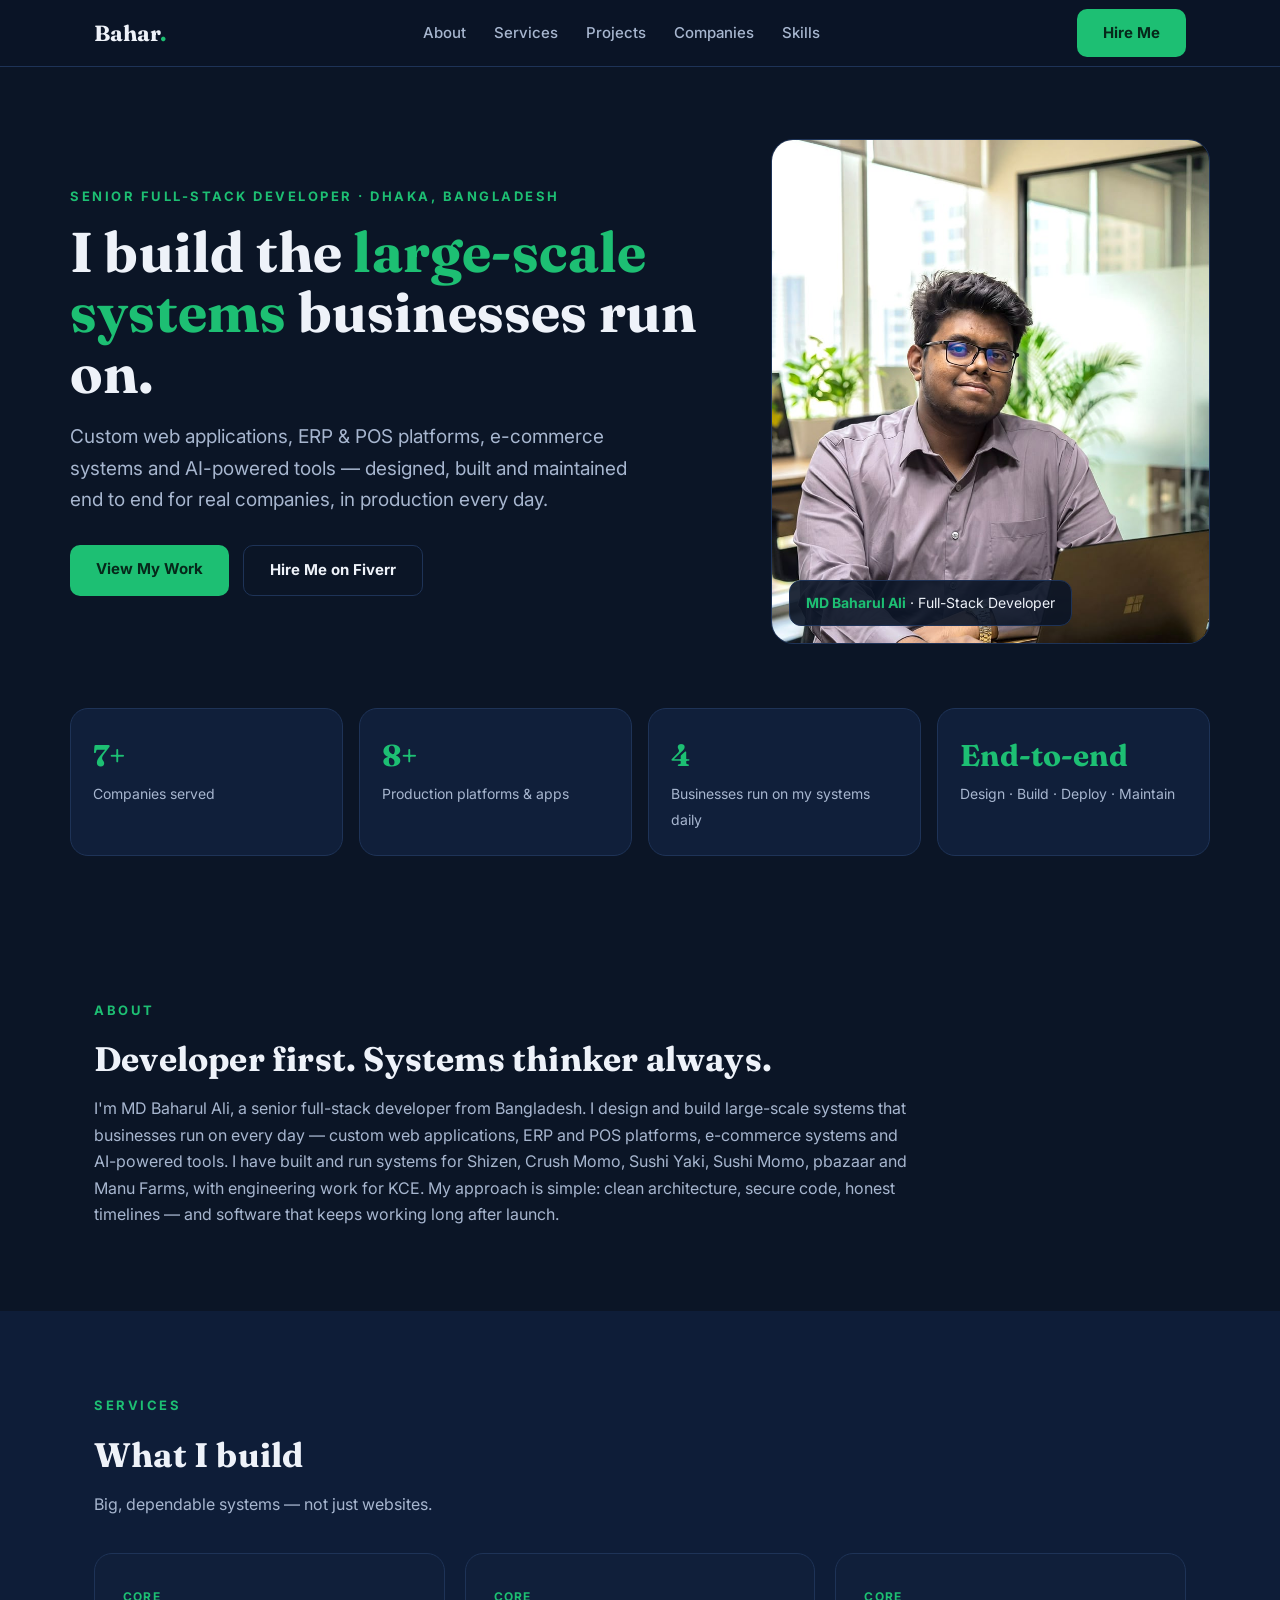
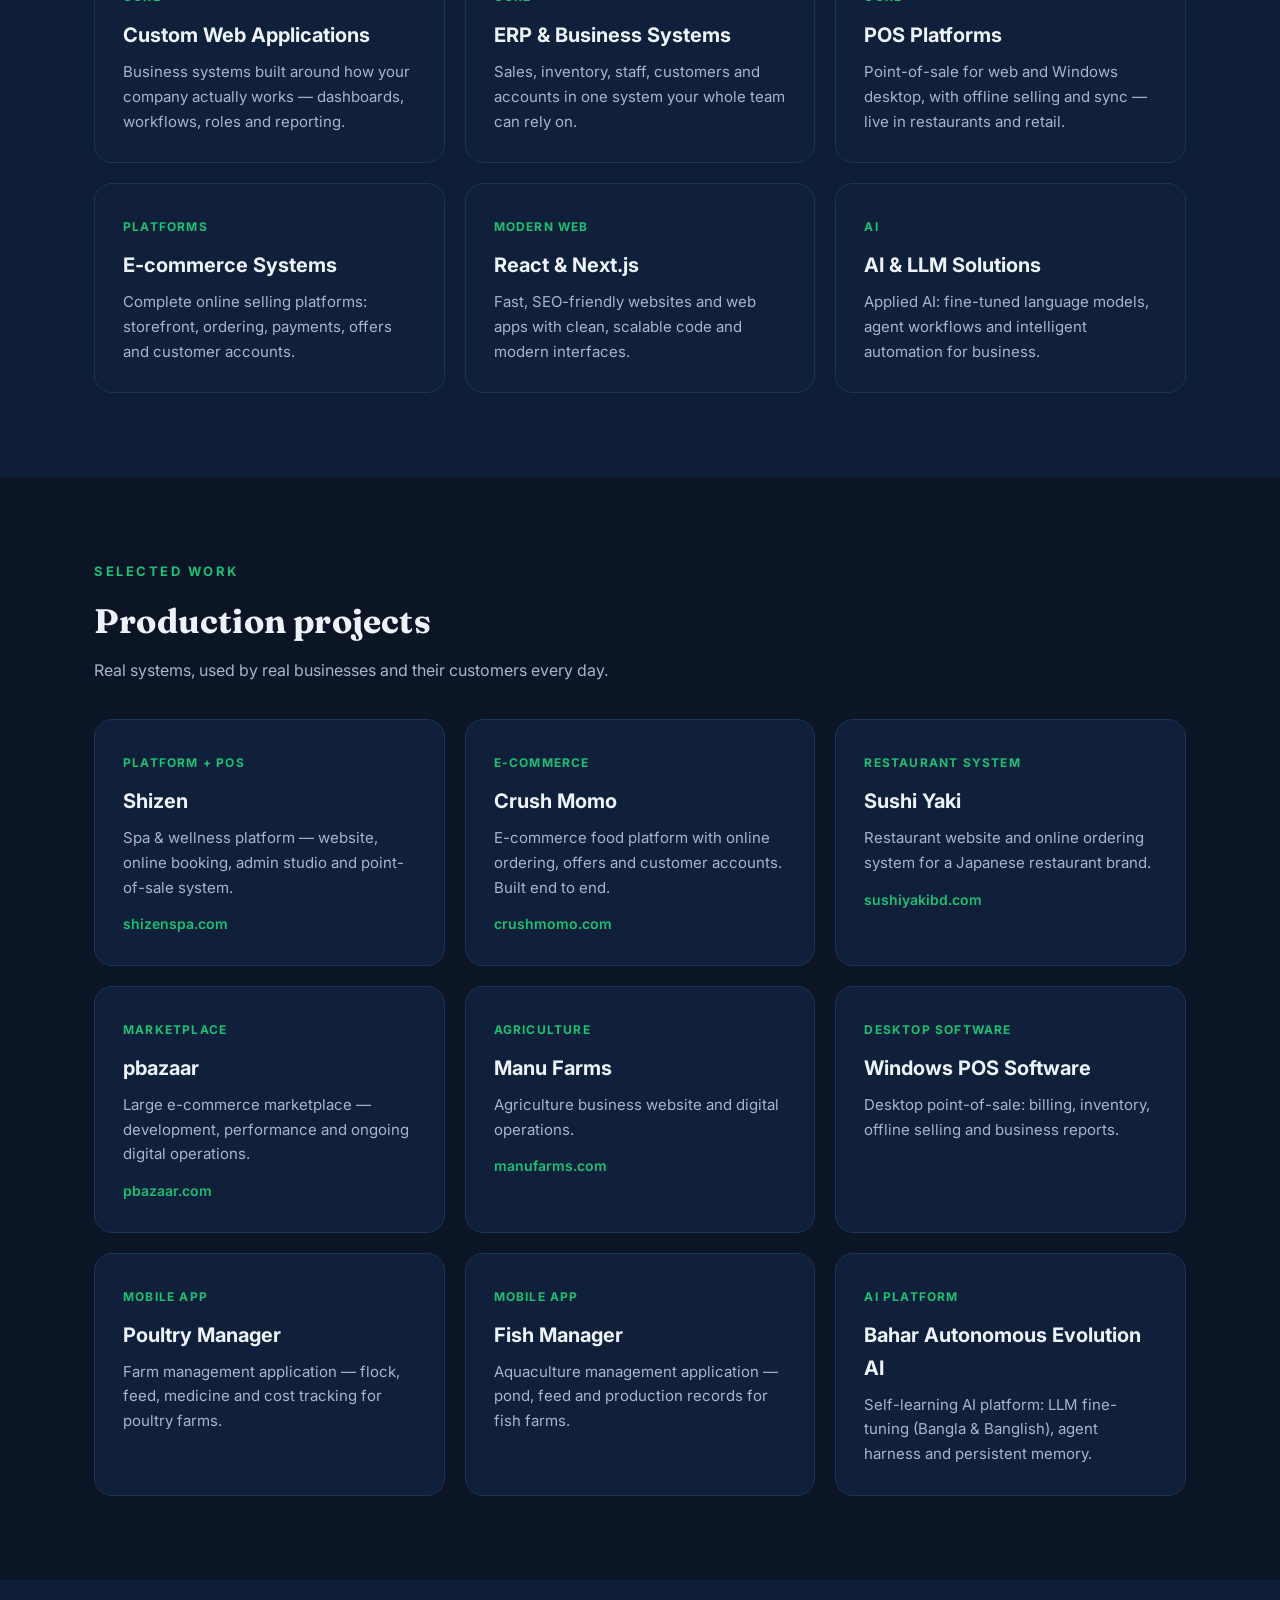
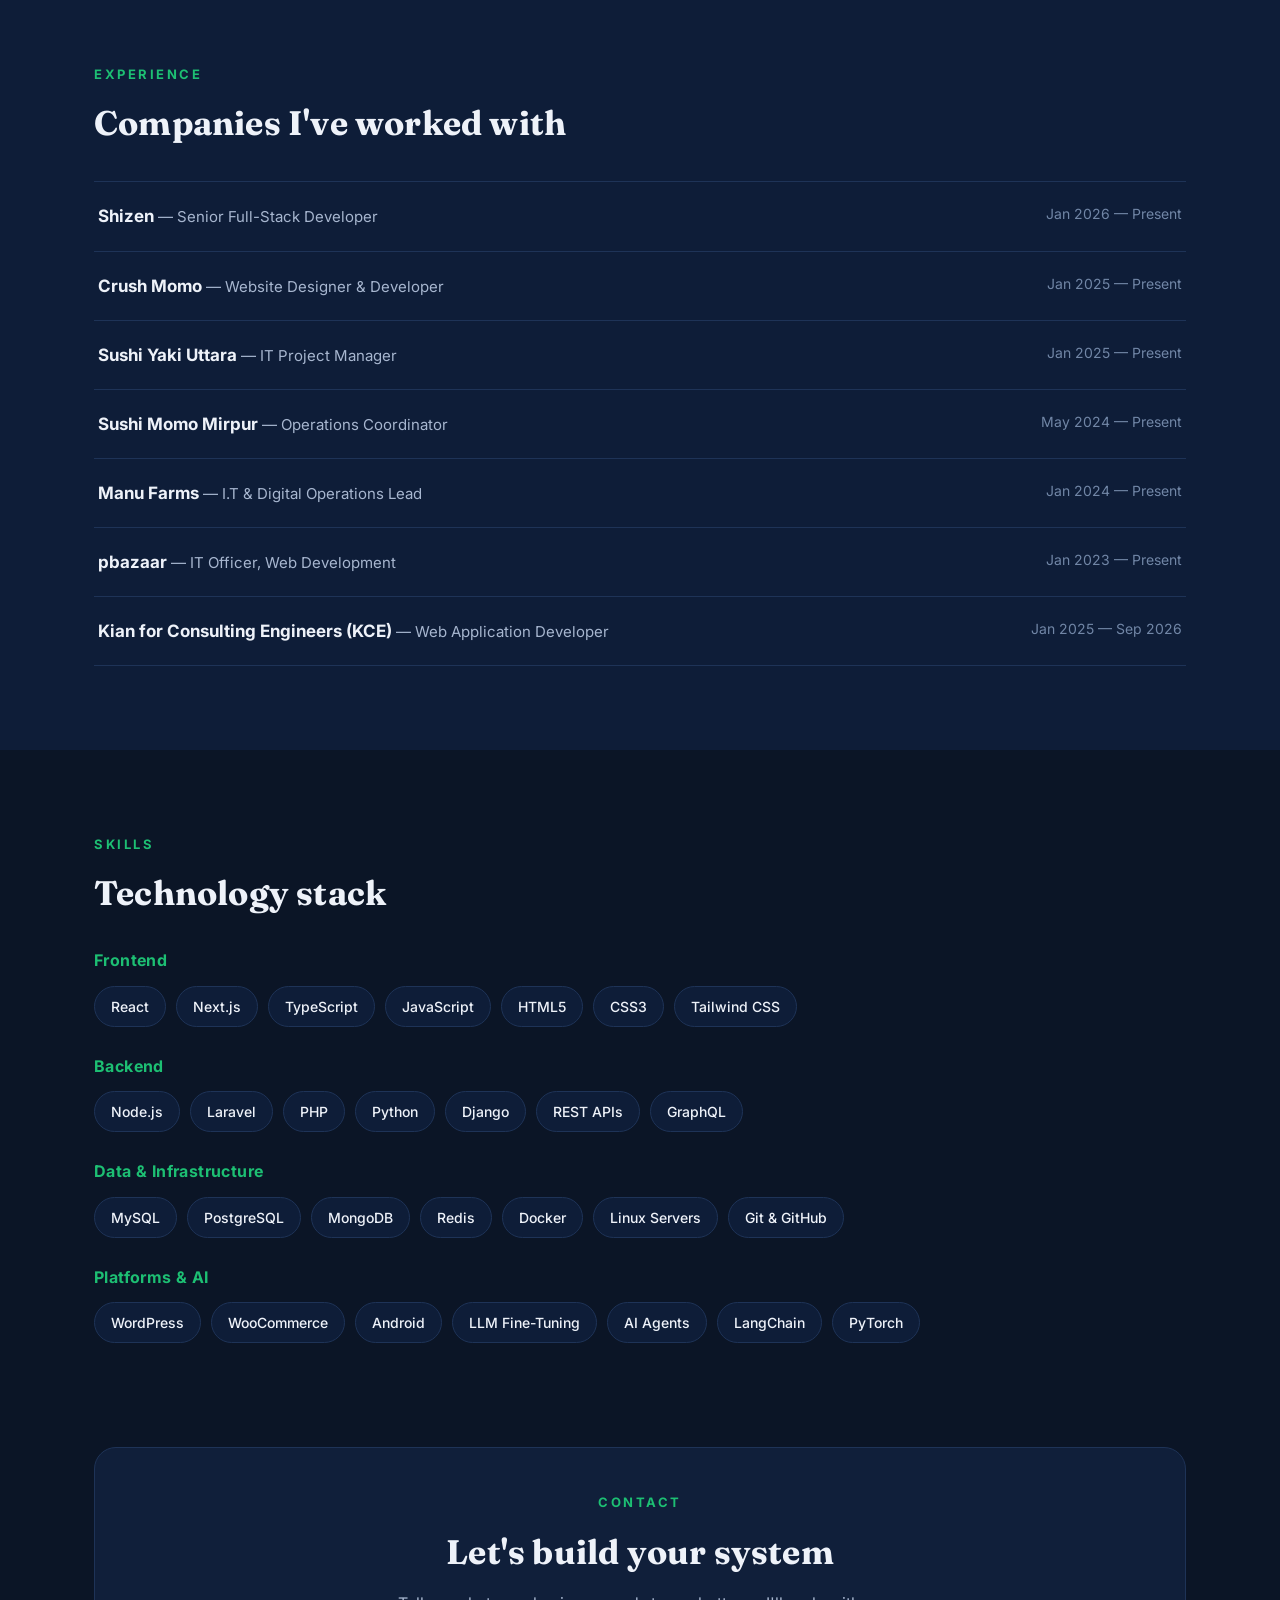
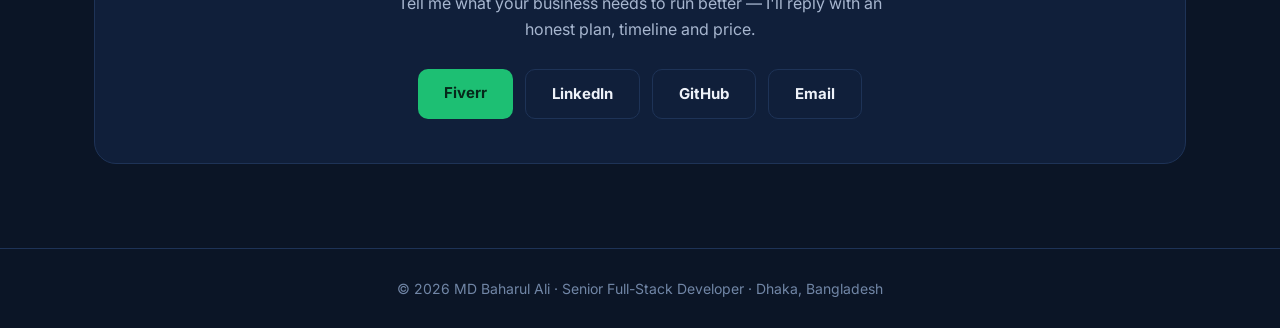
==== index.html @ 9586a49e "Portfolio site: hero, services, projects, companies, skills, contact" ====
<!DOCTYPE html>
<html lang="en">
<head>
<meta charset="UTF-8">
<meta name="viewport" content="width=device-width, initial-scale=1.0">
<title>MD Baharul Ali — Senior Full-Stack Developer</title>
<meta name="description" content="Senior full-stack developer building large-scale web applications, ERP & POS platforms, e-commerce systems and AI-powered tools. Dhaka, Bangladesh.">
<link rel="preconnect" href="https://fonts.googleapis.com">
<link href="https://fonts.googleapis.com/css2?family=Fraunces:opsz,wght@9..144,600;9..144,700&family=Inter:wght@400;500;600;700;800&display=swap" rel="stylesheet">
<style>
  :root{
    --bg:#0b1526; --bg2:#0e1d38; --card:#101f3a; --line:#1e3357;
    --text:#eef2f9; --muted:#a7b6cf; --dim:#7186a6;
    --accent:#1dbf73; --accent-dark:#0f2e21;
    --radius:18px;
  }
  *{margin:0;padding:0;box-sizing:border-box}
  html{scroll-behavior:smooth}
  body{background:var(--bg);color:var(--text);font-family:'Inter',system-ui,sans-serif;line-height:1.65;-webkit-font-smoothing:antialiased}
  a{color:var(--accent);text-decoration:none}
  a:hover{text-decoration:underline}
  .wrap{max-width:1140px;margin:0 auto;padding:0 24px}
  h1,h2{font-family:'Fraunces',Georgia,serif;font-weight:700;letter-spacing:.2px}
  h2{font-size:34px;margin-bottom:8px}
  .kicker{color:var(--accent);font-weight:700;font-size:13px;letter-spacing:2.5px;text-transform:uppercase;margin-bottom:10px}
  .sub{color:var(--muted);max-width:640px}
  section{padding:84px 0}
  /* nav */
  header{position:sticky;top:0;background:rgba(11,21,38,.92);backdrop-filter:blur(8px);border-bottom:1px solid var(--line);z-index:50}
  .nav{display:flex;align-items:center;justify-content:space-between;height:66px}
  .logo{font-family:'Fraunces',serif;font-size:22px;font-weight:700;color:var(--text)}
  .logo span{color:var(--accent)}
  .nav nav{display:flex;gap:28px}
  .nav nav a{color:var(--muted);font-weight:500;font-size:15px}
  .nav nav a:hover{color:var(--text);text-decoration:none}
  .btn{display:inline-block;background:var(--accent);color:#06281a;font-weight:700;padding:12px 26px;border-radius:10px;font-size:15px}
  .btn:hover{text-decoration:none;background:#24d182}
  .btn.ghost{background:transparent;border:1.5px solid var(--line);color:var(--text)}
  .btn.ghost:hover{border-color:var(--accent);color:var(--accent)}
  /* hero */
  .hero{padding:72px 0 60px}
  .hero-grid{display:grid;grid-template-columns:1.25fr .85fr;gap:56px;align-items:center}
  .hero h1{font-size:56px;line-height:1.08;margin:14px 0 18px}
  .hero h1 em{font-style:normal;color:var(--accent)}
  .hero p.lead{font-size:19px;color:var(--muted);max-width:560px;margin-bottom:30px}
  .hero .cta{display:flex;gap:14px;flex-wrap:wrap}
  .photo-frame{position:relative}
  .photo-frame img{width:100%;border-radius:22px;display:block;border:1px solid var(--line);object-fit:cover;aspect-ratio:4/4.6}
  .photo-tag{position:absolute;left:18px;bottom:18px;background:rgba(11,21,38,.9);border:1px solid var(--line);border-radius:12px;padding:10px 16px;font-size:14px}
  .photo-tag b{color:var(--accent)}
  .stats{display:grid;grid-template-columns:repeat(4,1fr);gap:16px;margin-top:64px}
  .stat{background:var(--card);border:1px solid var(--line);border-radius:var(--radius);padding:22px}
  .stat b{display:block;font-size:30px;font-family:'Fraunces',serif;color:var(--accent)}
  .stat span{color:var(--muted);font-size:14px}
  /* cards */
  .grid{display:grid;grid-template-columns:repeat(3,1fr);gap:20px;margin-top:36px}
  .grid.two{grid-template-columns:repeat(2,1fr)}
  .card{background:var(--card);border:1px solid var(--line);border-radius:var(--radius);padding:28px}
  .card h3{font-size:20px;margin-bottom:8px}
  .card p{color:var(--muted);font-size:15px}
  .card .tag{display:inline-block;font-size:12px;font-weight:700;letter-spacing:1.2px;color:var(--accent);text-transform:uppercase;margin-bottom:12px}
  .card a.site{font-weight:600;font-size:14px}
  /* companies */
  .company{display:flex;justify-content:space-between;gap:20px;padding:20px 4px;border-bottom:1px solid var(--line);flex-wrap:wrap}
  .company:first-child{border-top:1px solid var(--line)}
  .company b{font-size:17px}
  .company .role{color:var(--muted);font-size:15px}
  .company .when{color:var(--dim);font-size:14px;white-space:nowrap}
  /* skills */
  .skill-group{margin-top:26px}
  .skill-group h3{font-size:16px;color:var(--accent);margin-bottom:12px;letter-spacing:.4px}
  .chips{display:flex;flex-wrap:wrap;gap:10px}
  .chip{border:1px solid var(--line);background:var(--bg2);padding:8px 16px;border-radius:999px;font-size:14px;font-weight:500}
  /* contact */
  .contact-box{background:var(--card);border:1px solid var(--line);border-radius:22px;padding:44px;text-align:center}
  .contact-box p{color:var(--muted);max-width:520px;margin:10px auto 26px}
  .links{display:flex;gap:12px;justify-content:center;flex-wrap:wrap}
  footer{border-top:1px solid var(--line);padding:28px 0;color:var(--dim);font-size:14px;text-align:center}
  @media (max-width:900px){
    .hero-grid{grid-template-columns:1fr}
    .hero h1{font-size:42px}
    .grid,.grid.two{grid-template-columns:1fr}
    .stats{grid-template-columns:repeat(2,1fr)}
    .nav nav{display:none}
    section{padding:60px 0}
  }
</style>
</head>
<body>

<header>
  <div class="wrap nav">
    <div class="logo">Bahar<span>.</span></div>
    <nav>
      <a href="#about">About</a>
      <a href="#services">Services</a>
      <a href="#projects">Projects</a>
      <a href="#companies">Companies</a>
      <a href="#skills">Skills</a>
    </nav>
    <a class="btn" href="#contact">Hire Me</a>
  </div>
</header>

<div class="wrap hero">
  <div class="hero-grid">
    <div>
      <div class="kicker">Senior Full-Stack Developer · Dhaka, Bangladesh</div>
      <h1>I build the <em>large-scale systems</em> businesses run on.</h1>
      <p class="lead">Custom web applications, ERP &amp; POS platforms, e-commerce systems and AI-powered tools — designed, built and maintained end to end for real companies, in production every day.</p>
      <div class="cta">
        <a class="btn" href="#projects">View My Work</a>
        <a class="btn ghost" href="https://www.fiverr.com/md_baharul_ali" target="_blank" rel="noopener">Hire Me on Fiverr</a>
      </div>
    </div>
    <div class="photo-frame">
      <img src="assets/profile.jpg" alt="MD Baharul Ali at work">
      <div class="photo-tag"><b>MD Baharul Ali</b> · Full-Stack Developer</div>
    </div>
  </div>
  <div class="stats">
    <div class="stat"><b>7+</b><span>Companies served</span></div>
    <div class="stat"><b>8+</b><span>Production platforms &amp; apps</span></div>
    <div class="stat"><b>4</b><span>Businesses run on my systems daily</span></div>
    <div class="stat"><b>End-to-end</b><span>Design · Build · Deploy · Maintain</span></div>
  </div>
</div>

<section id="about">
  <div class="wrap">
    <div class="kicker">About</div>
    <h2>Developer first. Systems thinker always.</h2>
    <p class="sub" style="max-width:820px">I'm MD Baharul Ali, a senior full-stack developer from Bangladesh. I design and build large-scale systems that businesses run on every day — custom web applications, ERP and POS platforms, e-commerce systems and AI-powered tools. I have built and run systems for Shizen, Crush Momo, Sushi Yaki, Sushi Momo, pbazaar and Manu Farms, with engineering work for KCE. My approach is simple: clean architecture, secure code, honest timelines — and software that keeps working long after launch.</p>
  </div>
</section>

<section id="services" style="background:var(--bg2)">
  <div class="wrap">
    <div class="kicker">Services</div>
    <h2>What I build</h2>
    <p class="sub">Big, dependable systems — not just websites.</p>
    <div class="grid">
      <div class="card"><span class="tag">Core</span><h3>Custom Web Applications</h3><p>Business systems built around how your company actually works — dashboards, workflows, roles and reporting.</p></div>
      <div class="card"><span class="tag">Core</span><h3>ERP &amp; Business Systems</h3><p>Sales, inventory, staff, customers and accounts in one system your whole team can rely on.</p></div>
      <div class="card"><span class="tag">Core</span><h3>POS Platforms</h3><p>Point-of-sale for web and Windows desktop, with offline selling and sync — live in restaurants and retail.</p></div>
      <div class="card"><span class="tag">Platforms</span><h3>E-commerce Systems</h3><p>Complete online selling platforms: storefront, ordering, payments, offers and customer accounts.</p></div>
      <div class="card"><span class="tag">Modern Web</span><h3>React &amp; Next.js</h3><p>Fast, SEO-friendly websites and web apps with clean, scalable code and modern interfaces.</p></div>
      <div class="card"><span class="tag">AI</span><h3>AI &amp; LLM Solutions</h3><p>Applied AI: fine-tuned language models, agent workflows and intelligent automation for business.</p></div>
    </div>
  </div>
</section>

<section id="projects">
  <div class="wrap">
    <div class="kicker">Selected Work</div>
    <h2>Production projects</h2>
    <p class="sub">Real systems, used by real businesses and their customers every day.</p>
    <div class="grid">
      <div class="card"><span class="tag">Platform + POS</span><h3>Shizen</h3><p>Spa &amp; wellness platform — website, online booking, admin studio and point-of-sale system.</p><p style="margin-top:12px"><a class="site" href="https://shizenspa.com" target="_blank" rel="noopener">shizenspa.com</a></p></div>
      <div class="card"><span class="tag">E-commerce</span><h3>Crush Momo</h3><p>E-commerce food platform with online ordering, offers and customer accounts. Built end to end.</p><p style="margin-top:12px"><a class="site" href="https://crushmomo.com" target="_blank" rel="noopener">crushmomo.com</a></p></div>
      <div class="card"><span class="tag">Restaurant System</span><h3>Sushi Yaki</h3><p>Restaurant website and online ordering system for a Japanese restaurant brand.</p><p style="margin-top:12px"><a class="site" href="https://sushiyakibd.com" target="_blank" rel="noopener">sushiyakibd.com</a></p></div>
      <div class="card"><span class="tag">Marketplace</span><h3>pbazaar</h3><p>Large e-commerce marketplace — development, performance and ongoing digital operations.</p><p style="margin-top:12px"><a class="site" href="https://pbazaar.com" target="_blank" rel="noopener">pbazaar.com</a></p></div>
      <div class="card"><span class="tag">Agriculture</span><h3>Manu Farms</h3><p>Agriculture business website and digital operations.</p><p style="margin-top:12px"><a class="site" href="https://manufarms.com" target="_blank" rel="noopener">manufarms.com</a></p></div>
      <div class="card"><span class="tag">Desktop Software</span><h3>Windows POS Software</h3><p>Desktop point-of-sale: billing, inventory, offline selling and business reports.</p></div>
      <div class="card"><span class="tag">Mobile App</span><h3>Poultry Manager</h3><p>Farm management application — flock, feed, medicine and cost tracking for poultry farms.</p></div>
      <div class="card"><span class="tag">Mobile App</span><h3>Fish Manager</h3><p>Aquaculture management application — pond, feed and production records for fish farms.</p></div>
      <div class="card"><span class="tag">AI Platform</span><h3>Bahar Autonomous Evolution AI</h3><p>Self-learning AI platform: LLM fine-tuning (Bangla &amp; Banglish), agent harness and persistent memory.</p></div>
    </div>
  </div>
</section>

<section id="companies" style="background:var(--bg2)">
  <div class="wrap">
    <div class="kicker">Experience</div>
    <h2>Companies I've worked with</h2>
    <div style="margin-top:30px">
      <div class="company"><div><b>Shizen</b> <span class="role">— Senior Full-Stack Developer</span></div><span class="when">Jan 2026 — Present</span></div>
      <div class="company"><div><b>Crush Momo</b> <span class="role">— Website Designer &amp; Developer</span></div><span class="when">Jan 2025 — Present</span></div>
      <div class="company"><div><b>Sushi Yaki Uttara</b> <span class="role">— IT Project Manager</span></div><span class="when">Jan 2025 — Present</span></div>
      <div class="company"><div><b>Sushi Momo Mirpur</b> <span class="role">— Operations Coordinator</span></div><span class="when">May 2024 — Present</span></div>
      <div class="company"><div><b>Manu Farms</b> <span class="role">— I.T &amp; Digital Operations Lead</span></div><span class="when">Jan 2024 — Present</span></div>
      <div class="company"><div><b>pbazaar</b> <span class="role">— IT Officer, Web Development</span></div><span class="when">Jan 2023 — Present</span></div>
      <div class="company"><div><b>Kian for Consulting Engineers (KCE)</b> <span class="role">— Web Application Developer</span></div><span class="when">Jan 2025 — Sep 2026</span></div>
    </div>
  </div>
</section>

<section id="skills">
  <div class="wrap">
    <div class="kicker">Skills</div>
    <h2>Technology stack</h2>
    <div class="skill-group"><h3>Frontend</h3><div class="chips"><span class="chip">React</span><span class="chip">Next.js</span><span class="chip">TypeScript</span><span class="chip">JavaScript</span><span class="chip">HTML5</span><span class="chip">CSS3</span><span class="chip">Tailwind CSS</span></div></div>
    <div class="skill-group"><h3>Backend</h3><div class="chips"><span class="chip">Node.js</span><span class="chip">Laravel</span><span class="chip">PHP</span><span class="chip">Python</span><span class="chip">Django</span><span class="chip">REST APIs</span><span class="chip">GraphQL</span></div></div>
    <div class="skill-group"><h3>Data &amp; Infrastructure</h3><div class="chips"><span class="chip">MySQL</span><span class="chip">PostgreSQL</span><span class="chip">MongoDB</span><span class="chip">Redis</span><span class="chip">Docker</span><span class="chip">Linux Servers</span><span class="chip">Git &amp; GitHub</span></div></div>
    <div class="skill-group"><h3>Platforms &amp; AI</h3><div class="chips"><span class="chip">WordPress</span><span class="chip">WooCommerce</span><span class="chip">Android</span><span class="chip">LLM Fine-Tuning</span><span class="chip">AI Agents</span><span class="chip">LangChain</span><span class="chip">PyTorch</span></div></div>
  </div>
</section>

<section id="contact" style="padding-top:20px">
  <div class="wrap">
    <div class="contact-box">
      <div class="kicker">Contact</div>
      <h2>Let's build your system</h2>
      <p>Tell me what your business needs to run better — I'll reply with an honest plan, timeline and price.</p>
      <div class="links">
        <a class="btn" href="https://www.fiverr.com/md_baharul_ali" target="_blank" rel="noopener">Fiverr</a>
        <a class="btn ghost" href="https://www.linkedin.com/in/md-baharul-ali-831b712b6/" target="_blank" rel="noopener">LinkedIn</a>
        <a class="btn ghost" href="https://github.com/mrbahar666" target="_blank" rel="noopener">GitHub</a>
        <a class="btn ghost" href="mailto:baharul.bd.it@gmail.com">Email</a>
      </div>
    </div>
  </div>
</section>

<footer>
  <div class="wrap">© 2026 MD Baharul Ali · Senior Full-Stack Developer · Dhaka, Bangladesh</div>
</footer>

</body>
</html>
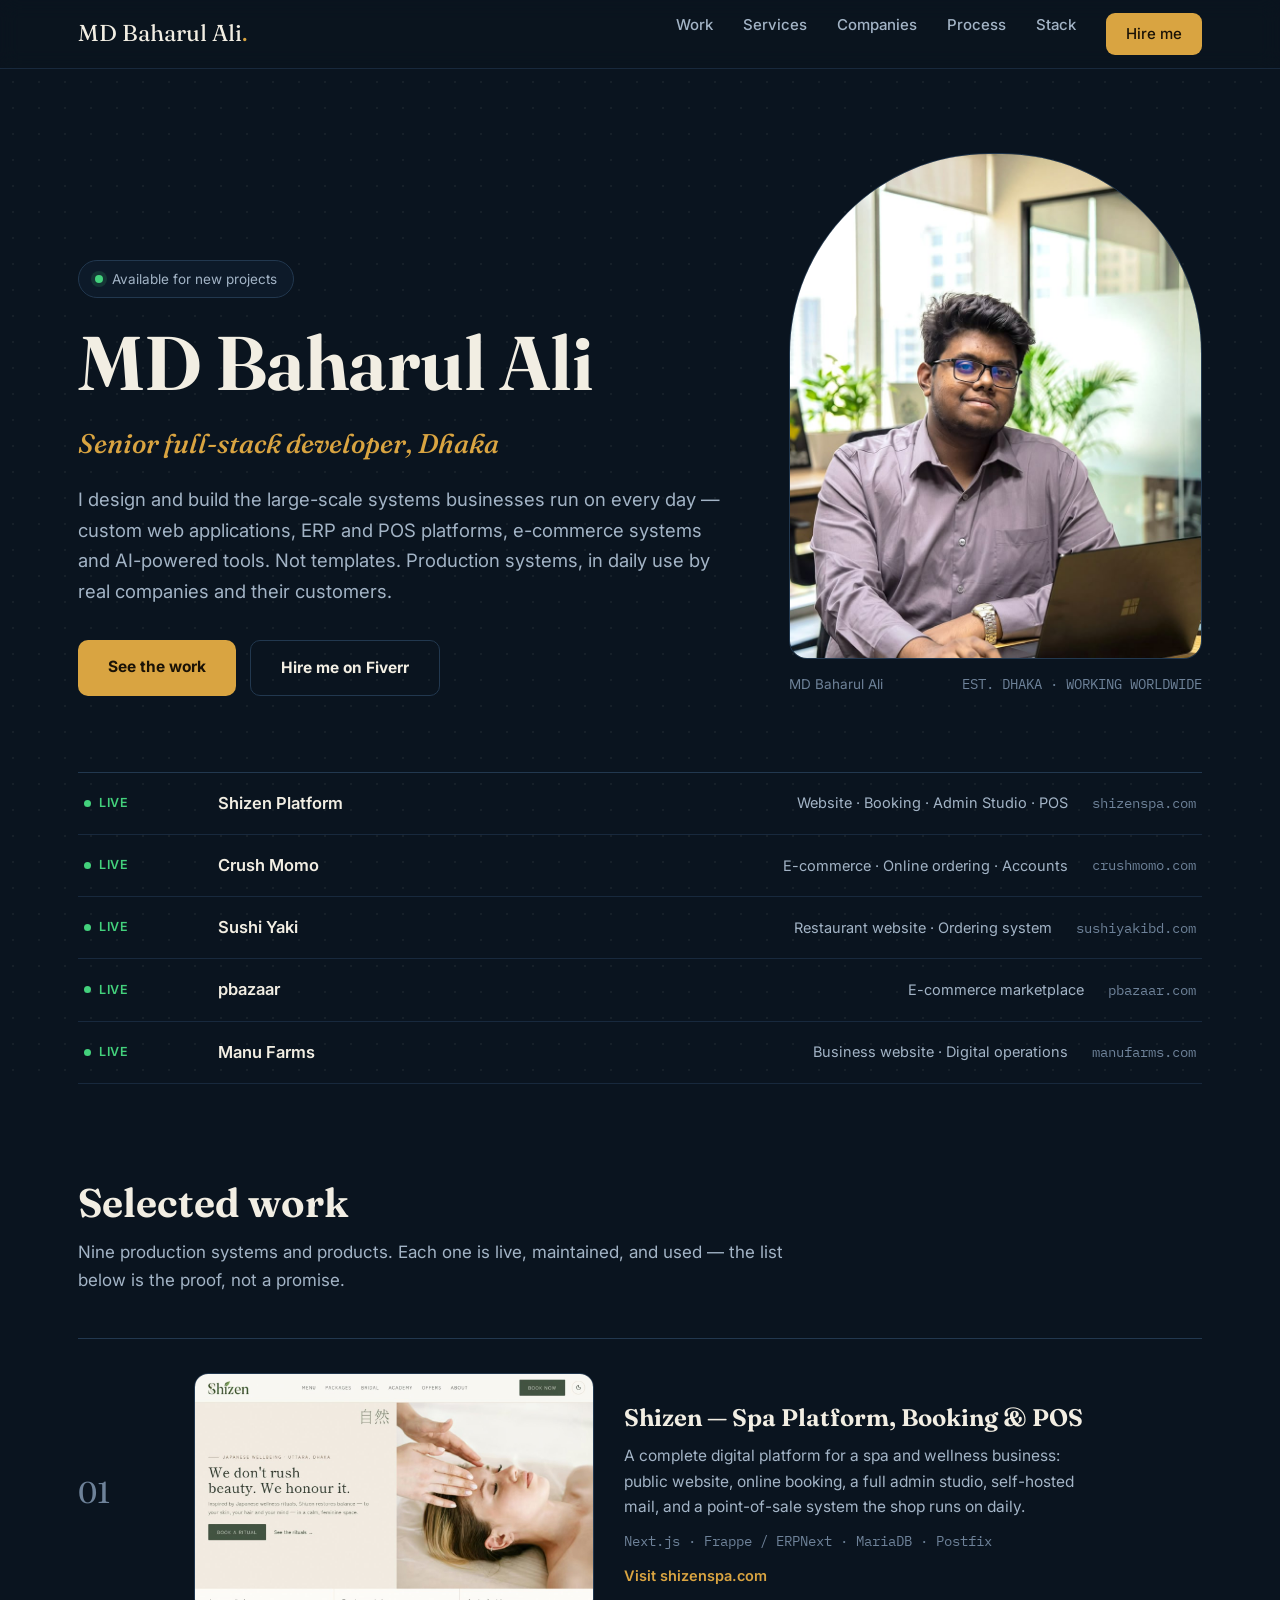
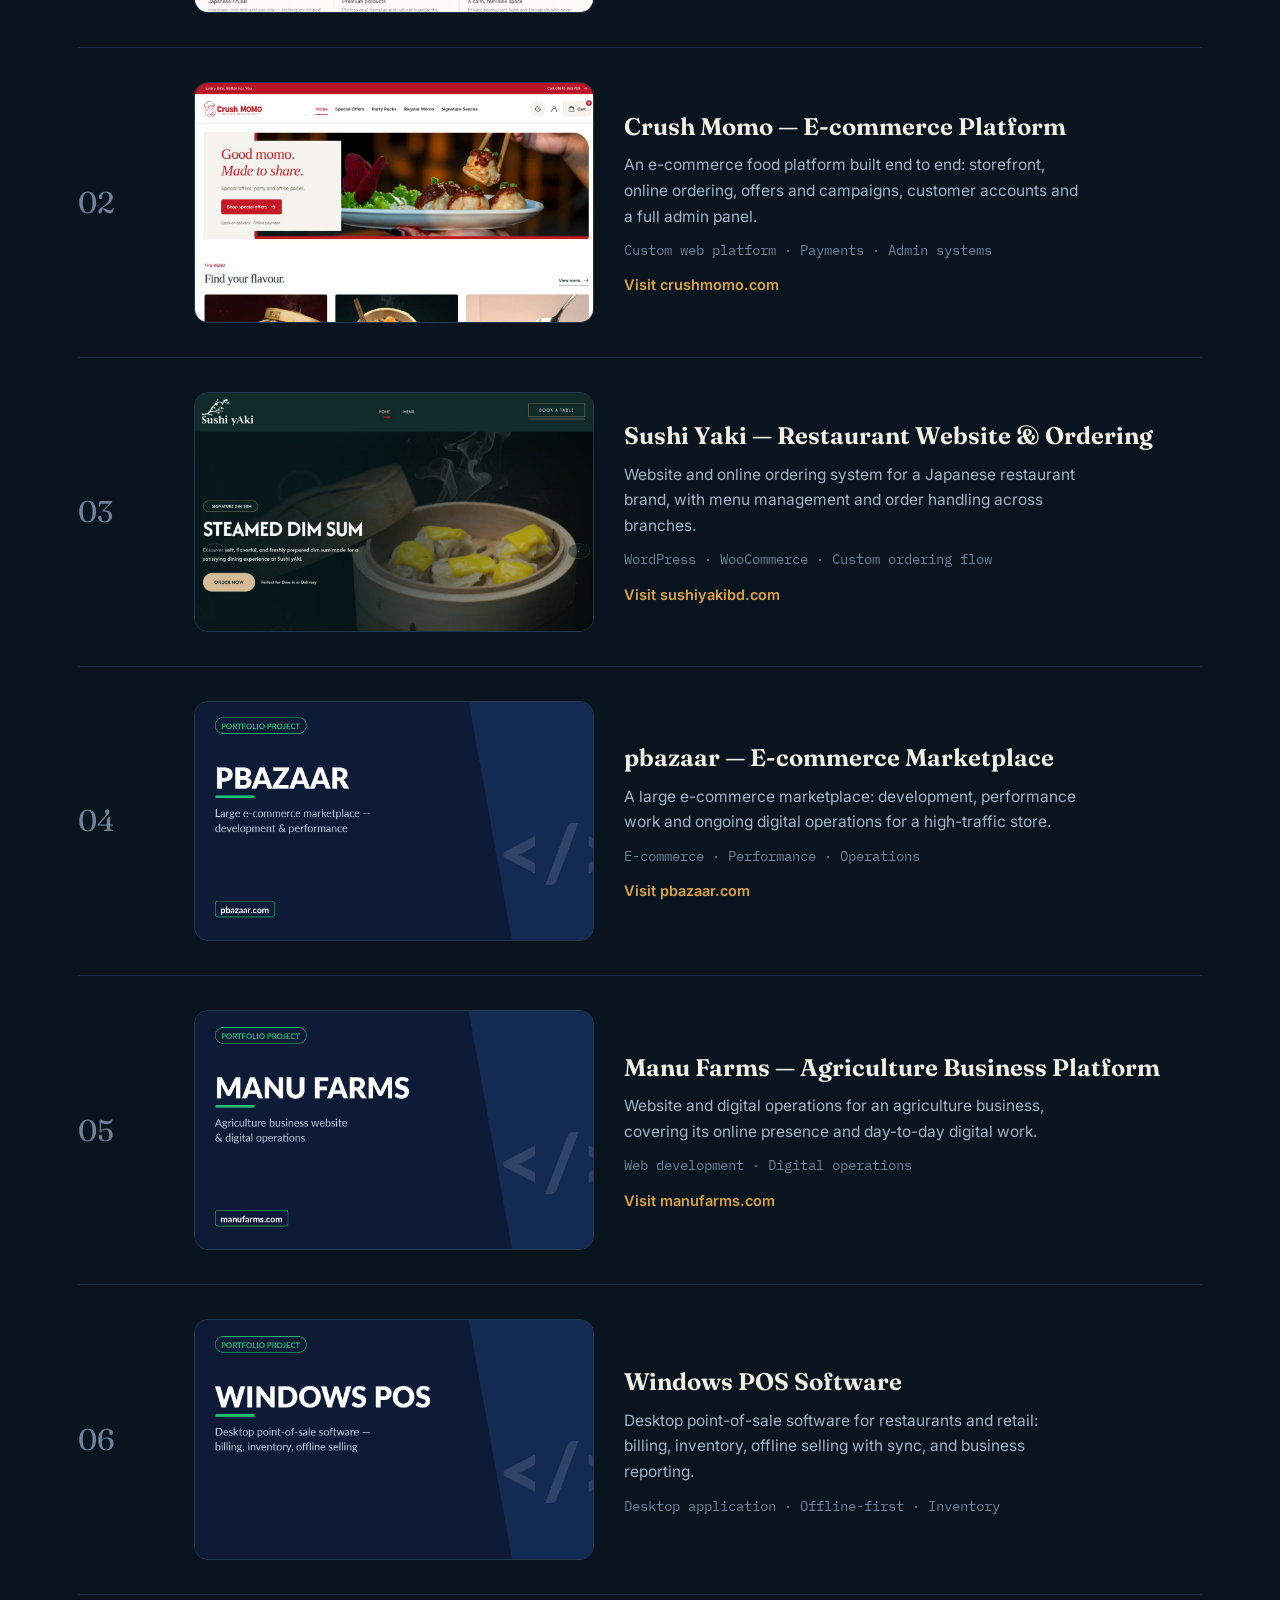
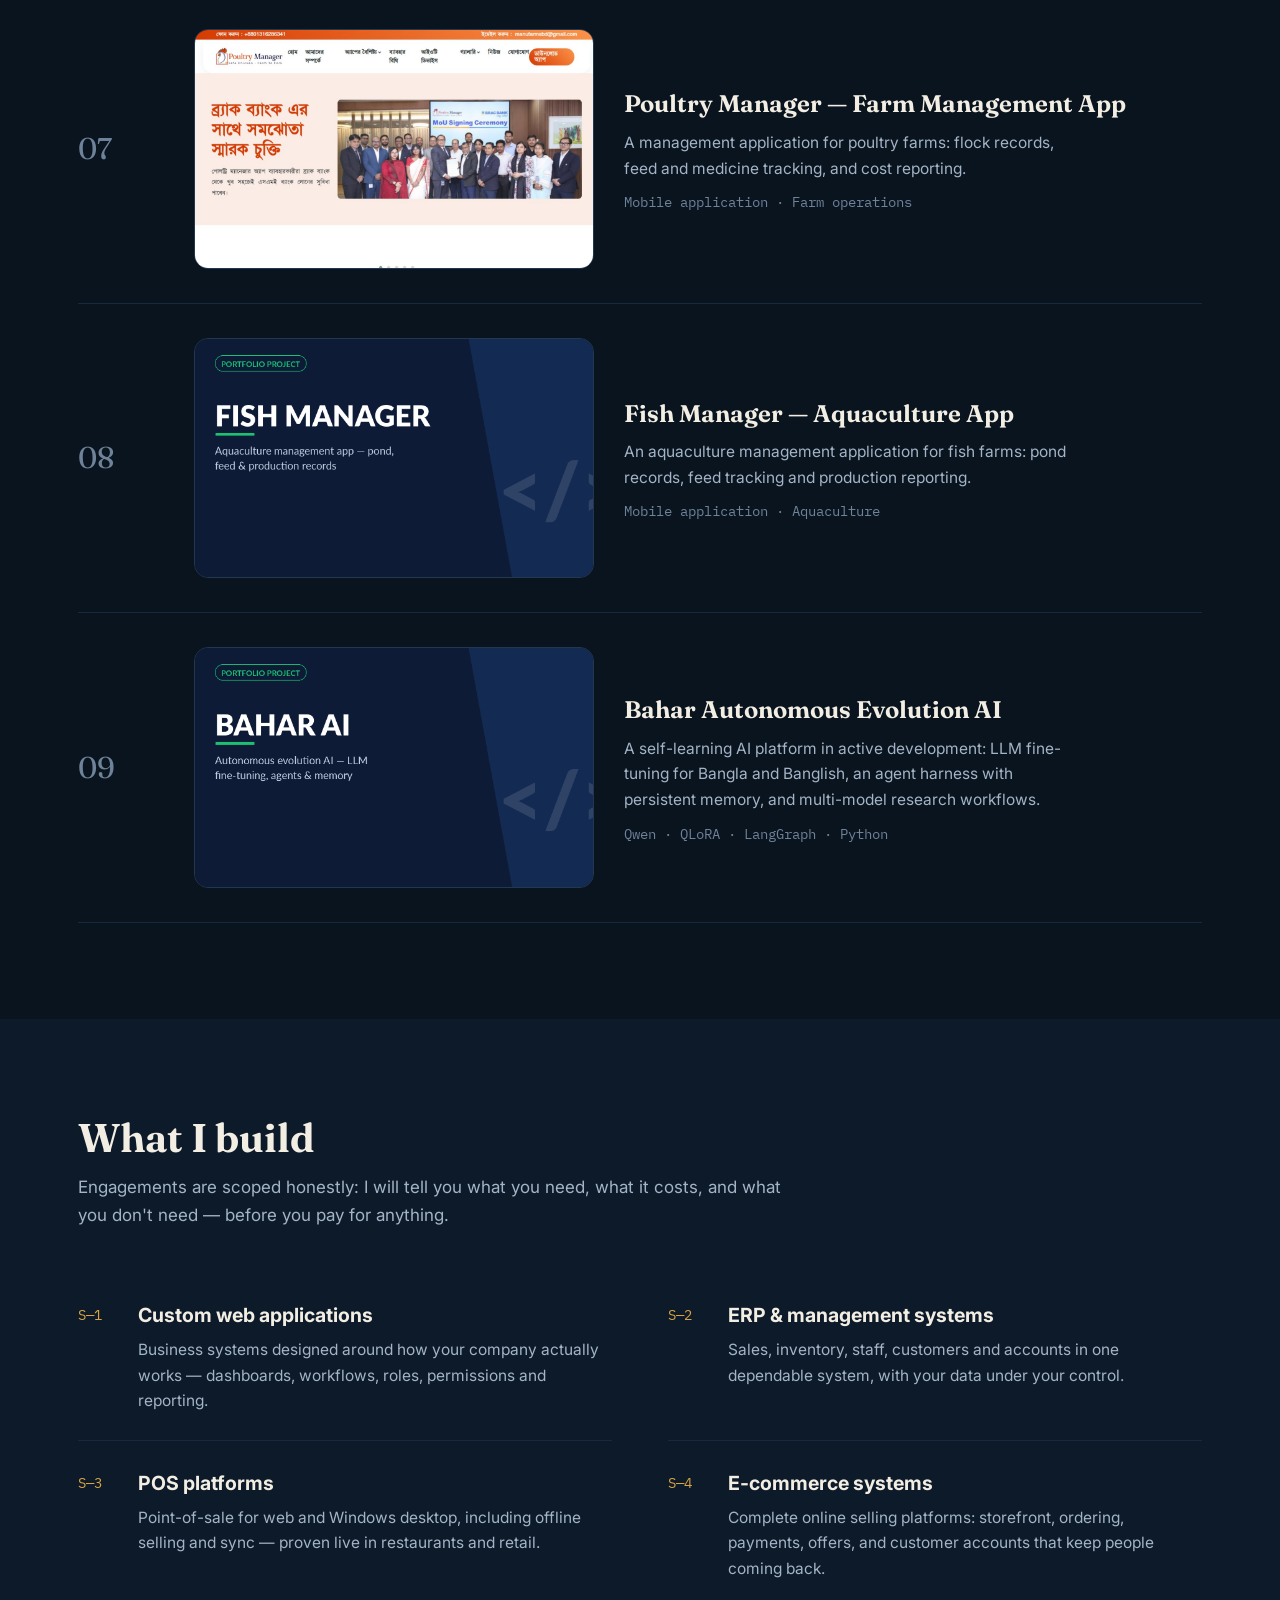
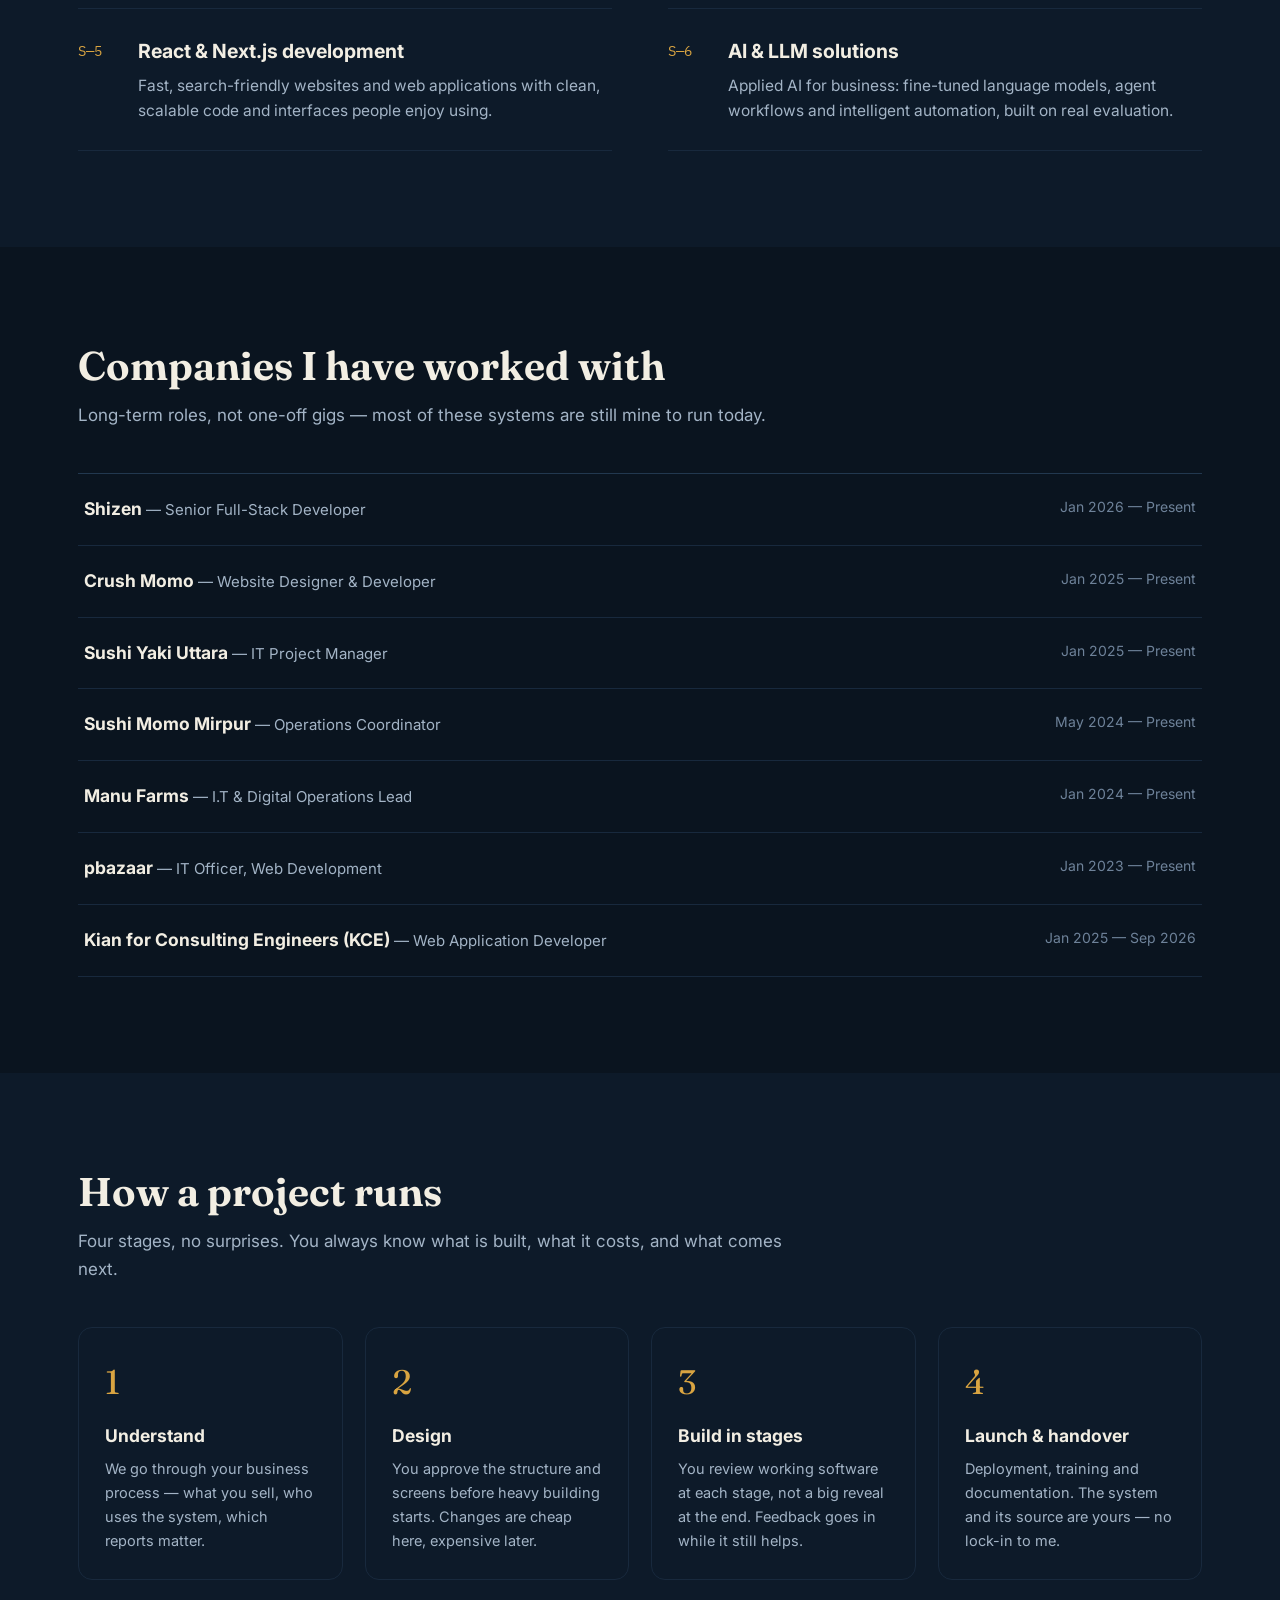
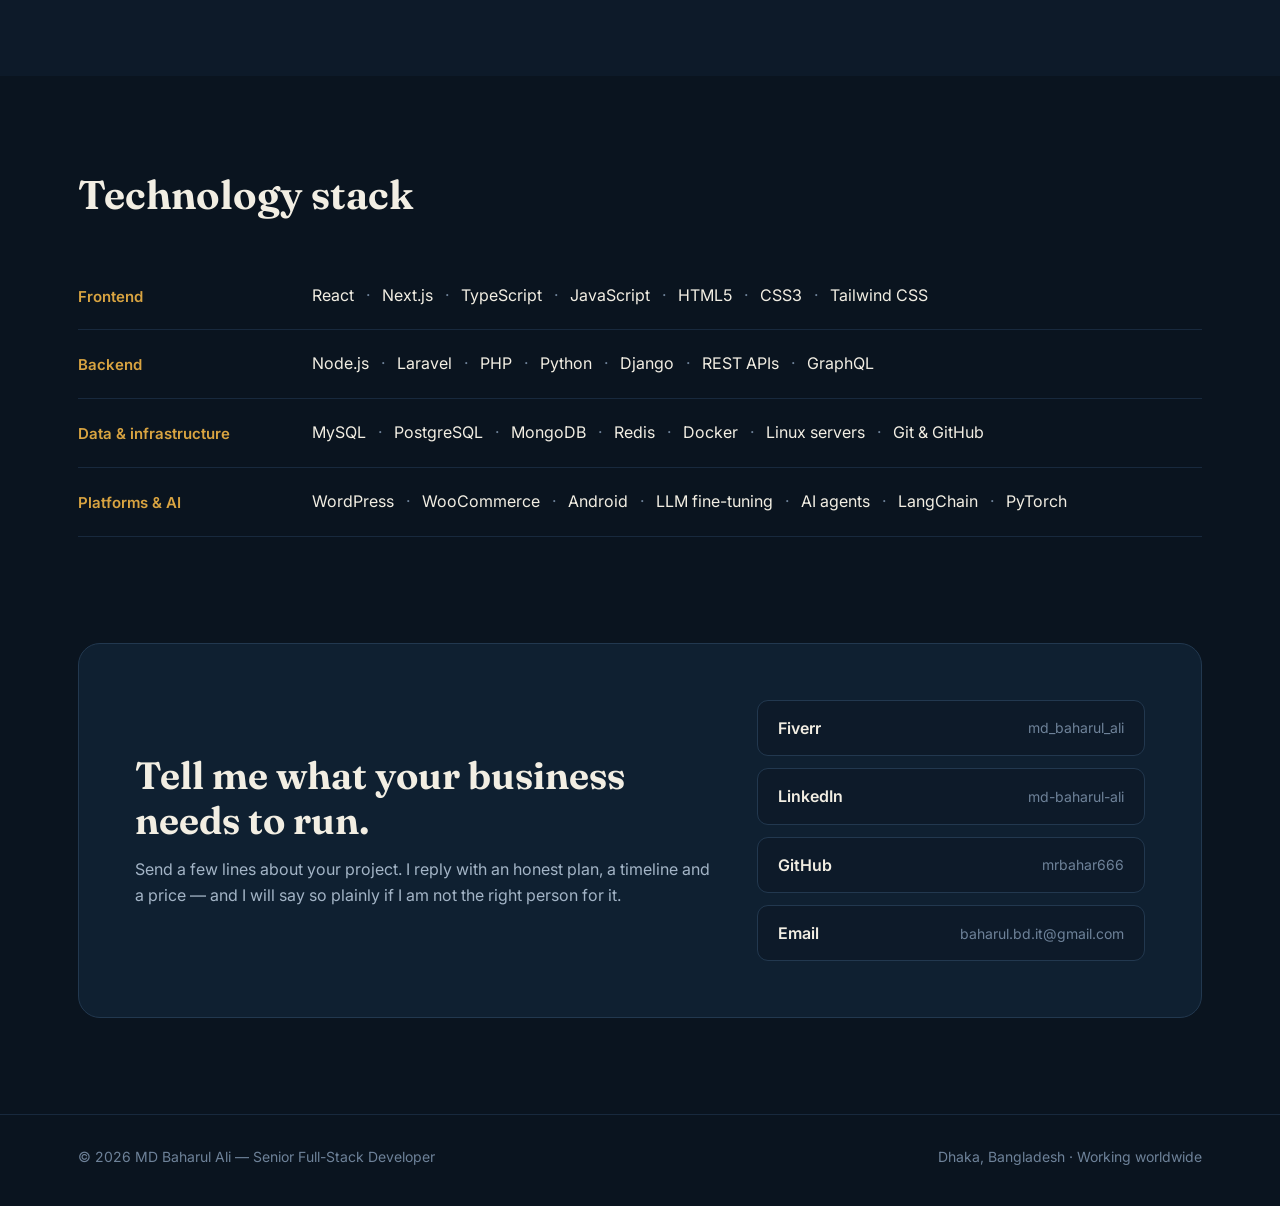
==== commit 33d01b68: "Redesign v2: ink/brass identity, live systems board, real site screenshots, services/process/compani" ====
--- a/index.html
+++ b/index.html
@@ -6,83 +6,141 @@
 <title>MD Baharul Ali — Senior Full-Stack Developer</title>
 <meta name="description" content="Senior full-stack developer building large-scale web applications, ERP & POS platforms, e-commerce systems and AI-powered tools. Dhaka, Bangladesh.">
 <link rel="preconnect" href="https://fonts.googleapis.com">
-<link href="https://fonts.googleapis.com/css2?family=Fraunces:opsz,wght@9..144,600;9..144,700&family=Inter:wght@400;500;600;700;800&display=swap" rel="stylesheet">
+<link rel="preconnect" href="https://fonts.gstatic.com" crossorigin>
+<link href="https://fonts.googleapis.com/css2?family=Fraunces:ital,opsz,wght@0,9..144,500;0,9..144,650;1,9..144,500&family=Inter:wght@400;500;600;700&family=IBM+Plex+Mono:wght@400;500&display=swap" rel="stylesheet">
 <style>
   :root{
-    --bg:#0b1526; --bg2:#0e1d38; --card:#101f3a; --line:#1e3357;
-    --text:#eef2f9; --muted:#a7b6cf; --dim:#7186a6;
-    --accent:#1dbf73; --accent-dark:#0f2e21;
-    --radius:18px;
+    --ink:#0a141f; --ink2:#0d1a29; --panel:#0f2031;
+    --line:#22384f; --line-soft:#18293d;
+    --paper:#f2eee3; --muted:#a3b4c6; --dim:#6e8299;
+    --brass:#d9a441; --brass-deep:#b4832c;
+    --live:#43d17c;
+    --radius:14px;
   }
   *{margin:0;padding:0;box-sizing:border-box}
   html{scroll-behavior:smooth}
-  body{background:var(--bg);color:var(--text);font-family:'Inter',system-ui,sans-serif;line-height:1.65;-webkit-font-smoothing:antialiased}
-  a{color:var(--accent);text-decoration:none}
-  a:hover{text-decoration:underline}
-  .wrap{max-width:1140px;margin:0 auto;padding:0 24px}
-  h1,h2{font-family:'Fraunces',Georgia,serif;font-weight:700;letter-spacing:.2px}
-  h2{font-size:34px;margin-bottom:8px}
-  .kicker{color:var(--accent);font-weight:700;font-size:13px;letter-spacing:2.5px;text-transform:uppercase;margin-bottom:10px}
-  .sub{color:var(--muted);max-width:640px}
-  section{padding:84px 0}
-  /* nav */
-  header{position:sticky;top:0;background:rgba(11,21,38,.92);backdrop-filter:blur(8px);border-bottom:1px solid var(--line);z-index:50}
-  .nav{display:flex;align-items:center;justify-content:space-between;height:66px}
-  .logo{font-family:'Fraunces',serif;font-size:22px;font-weight:700;color:var(--text)}
-  .logo span{color:var(--accent)}
-  .nav nav{display:flex;gap:28px}
-  .nav nav a{color:var(--muted);font-weight:500;font-size:15px}
-  .nav nav a:hover{color:var(--text);text-decoration:none}
-  .btn{display:inline-block;background:var(--accent);color:#06281a;font-weight:700;padding:12px 26px;border-radius:10px;font-size:15px}
-  .btn:hover{text-decoration:none;background:#24d182}
-  .btn.ghost{background:transparent;border:1.5px solid var(--line);color:var(--text)}
-  .btn.ghost:hover{border-color:var(--accent);color:var(--accent)}
+  body{background:var(--ink);color:var(--paper);font-family:'Inter',system-ui,sans-serif;line-height:1.65;-webkit-font-smoothing:antialiased}
+  ::selection{background:var(--brass);color:#1a1206}
+  a{color:var(--brass)}
+  a:focus-visible,button:focus-visible{outline:2px solid var(--brass);outline-offset:3px;border-radius:4px}
+  .wrap{max-width:1180px;margin:0 auto;padding:0 28px}
+  h1,h2,h3.serif{font-family:'Fraunces',Georgia,serif;font-weight:650}
+  .mono{font-family:'IBM Plex Mono',monospace}
+  section{padding:96px 0}
+  .sec-head{margin-bottom:44px;max-width:720px}
+  .sec-head h2{font-size:40px;line-height:1.15;margin-bottom:12px}
+  .sec-head p{color:var(--muted);font-size:17px}
+
+  /* header */
+  header{position:sticky;top:0;z-index:60;background:rgba(10,20,31,.9);backdrop-filter:blur(10px);border-bottom:1px solid var(--line-soft)}
+  .nav{display:flex;align-items:center;justify-content:space-between;height:68px}
+  .brand{font-family:'Fraunces',serif;font-size:23px;color:var(--paper);text-decoration:none}
+  .brand i{color:var(--brass);font-style:normal}
+  .nav nav{display:flex;gap:30px}
+  .nav nav a{color:var(--muted);text-decoration:none;font-size:15px;font-weight:500}
+  .nav nav a:hover{color:var(--paper)}
+  .hire{background:var(--brass);color:#1a1206 !important;padding:9px 20px;border-radius:9px;font-weight:700}
+  .hire:hover{background:#e7b657;color:#1a1206 !important}
+
   /* hero */
-  .hero{padding:72px 0 60px}
-  .hero-grid{display:grid;grid-template-columns:1.25fr .85fr;gap:56px;align-items:center}
-  .hero h1{font-size:56px;line-height:1.08;margin:14px 0 18px}
-  .hero h1 em{font-style:normal;color:var(--accent)}
-  .hero p.lead{font-size:19px;color:var(--muted);max-width:560px;margin-bottom:30px}
-  .hero .cta{display:flex;gap:14px;flex-wrap:wrap}
-  .photo-frame{position:relative}
-  .photo-frame img{width:100%;border-radius:22px;display:block;border:1px solid var(--line);object-fit:cover;aspect-ratio:4/4.6}
-  .photo-tag{position:absolute;left:18px;bottom:18px;background:rgba(11,21,38,.9);border:1px solid var(--line);border-radius:12px;padding:10px 16px;font-size:14px}
-  .photo-tag b{color:var(--accent)}
-  .stats{display:grid;grid-template-columns:repeat(4,1fr);gap:16px;margin-top:64px}
-  .stat{background:var(--card);border:1px solid var(--line);border-radius:var(--radius);padding:22px}
-  .stat b{display:block;font-size:30px;font-family:'Fraunces',serif;color:var(--accent)}
-  .stat span{color:var(--muted);font-size:14px}
-  /* cards */
-  .grid{display:grid;grid-template-columns:repeat(3,1fr);gap:20px;margin-top:36px}
-  .grid.two{grid-template-columns:repeat(2,1fr)}
-  .card{background:var(--card);border:1px solid var(--line);border-radius:var(--radius);padding:28px}
-  .card h3{font-size:20px;margin-bottom:8px}
-  .card p{color:var(--muted);font-size:15px}
-  .card .tag{display:inline-block;font-size:12px;font-weight:700;letter-spacing:1.2px;color:var(--accent);text-transform:uppercase;margin-bottom:12px}
-  .card a.site{font-weight:600;font-size:14px}
+  .hero{padding:84px 0 0;position:relative;overflow:hidden}
+  .hero::before{content:"";position:absolute;inset:0;background-image:radial-gradient(rgba(242,238,227,.055) 1px,transparent 1px);background-size:26px 26px;pointer-events:none}
+  .hero-grid{display:grid;grid-template-columns:1.22fr .78fr;gap:64px;align-items:end;position:relative}
+  .avail{display:inline-flex;align-items:center;gap:9px;border:1px solid var(--line);border-radius:999px;padding:7px 16px;font-size:13.5px;color:var(--muted);margin-bottom:26px;background:var(--ink2)}
+  .avail .dot{width:8px;height:8px;border-radius:50%;background:var(--live);box-shadow:0 0 0 4px rgba(67,209,124,.15)}
+  .hero h1{font-size:76px;line-height:1.02;letter-spacing:-.5px}
+  .hero .role{font-family:'Fraunces',serif;font-style:italic;font-weight:500;font-size:27px;color:var(--brass);margin:20px 0 18px}
+  .hero .lead{color:var(--muted);font-size:18.5px;max-width:54ch}
+  .hero .cta{display:flex;gap:14px;margin-top:34px;flex-wrap:wrap}
+  .btn{display:inline-block;background:var(--brass);color:#1a1206;font-weight:700;padding:14px 30px;border-radius:10px;text-decoration:none;font-size:15.5px}
+  .btn:hover{background:#e7b657}
+  .btn.line{background:transparent;border:1.5px solid var(--line);color:var(--paper)}
+  .btn.line:hover{border-color:var(--brass);color:var(--brass)}
+  .photo{position:relative}
+  .photo img{width:100%;display:block;object-fit:cover;aspect-ratio:4/4.9;border-radius:200px 200px 18px 18px;border:1px solid var(--line)}
+  .photo .cap{display:flex;justify-content:space-between;margin-top:14px;color:var(--dim);font-size:13.5px}
+  /* systems board */
+  .board{margin-top:76px;border-top:1px solid var(--line);position:relative}
+  .board-row{display:grid;grid-template-columns:110px 1fr auto auto;gap:24px;align-items:center;padding:17px 6px;border-bottom:1px solid var(--line-soft)}
+  .board-row:hover{background:var(--ink2)}
+  .board .st{display:flex;align-items:center;gap:8px;font-size:12.5px;color:var(--live);font-weight:600;letter-spacing:.6px}
+  .board .st::before{content:"";width:7px;height:7px;border-radius:50%;background:var(--live)}
+  .board .sys{font-weight:600;font-size:16.5px}
+  .board .what{color:var(--muted);font-size:14.5px;text-align:right}
+  .board .dom{color:var(--dim);font-size:13.5px}
+
+  /* services */
+  .svc{display:grid;grid-template-columns:repeat(2,1fr);gap:0 56px}
+  .svc-item{padding:26px 0;border-bottom:1px solid var(--line-soft);display:grid;grid-template-columns:52px 1fr;gap:8px}
+  .svc-item .n{font-family:'IBM Plex Mono',monospace;color:var(--brass);font-size:14px;padding-top:5px}
+  .svc-item h3{font-size:19.5px;margin-bottom:6px;font-weight:700}
+  .svc-item p{color:var(--muted);font-size:15.5px}
+
+  /* projects */
+  .proj{display:grid;grid-template-columns:86px 400px 1fr;gap:30px;padding:34px 0;border-bottom:1px solid var(--line-soft);align-items:center}
+  .proj:first-of-type{border-top:1px solid var(--line)}
+  .proj .idx{font-family:'Fraunces',serif;font-size:30px;color:var(--dim)}
+  .proj img{width:100%;border-radius:var(--radius);border:1px solid var(--line);display:block;aspect-ratio:1280/769;object-fit:cover;transition:transform .45s ease}
+  .proj:hover img{transform:scale(1.015)}
+  .proj h3{font-size:24px;margin-bottom:6px}
+  .proj p{color:var(--muted);font-size:15.5px;max-width:46ch}
+  .proj .stack{margin-top:10px;color:var(--dim);font-size:13.5px}
+  .proj .visit{margin-top:12px;display:inline-block;font-weight:600;font-size:14.5px;text-decoration:none}
+  .proj .visit:hover{text-decoration:underline}
+
   /* companies */
-  .company{display:flex;justify-content:space-between;gap:20px;padding:20px 4px;border-bottom:1px solid var(--line);flex-wrap:wrap}
-  .company:first-child{border-top:1px solid var(--line)}
-  .company b{font-size:17px}
-  .company .role{color:var(--muted);font-size:15px}
-  .company .when{color:var(--dim);font-size:14px;white-space:nowrap}
+  .ledger{border-top:1px solid var(--line)}
+  .lrow{display:grid;grid-template-columns:1fr auto;gap:6px 24px;padding:21px 6px;border-bottom:1px solid var(--line-soft)}
+  .lrow:hover{background:var(--ink2)}
+  .lrow b{font-size:17.5px}
+  .lrow .r{color:var(--muted);font-size:15px}
+  .lrow .w{color:var(--dim);font-size:14px;text-align:right;white-space:nowrap}
+
+  /* process */
+  .steps{display:grid;grid-template-columns:repeat(4,1fr);gap:22px}
+  .step{border:1px solid var(--line-soft);border-radius:var(--radius);padding:26px;background:var(--ink2)}
+  .step .n{font-family:'Fraunces',serif;font-size:34px;color:var(--brass);display:block;margin-bottom:12px}
+  .step h3{font-size:17.5px;margin-bottom:6px}
+  .step p{color:var(--muted);font-size:14.5px}
+
   /* skills */
-  .skill-group{margin-top:26px}
-  .skill-group h3{font-size:16px;color:var(--accent);margin-bottom:12px;letter-spacing:.4px}
-  .chips{display:flex;flex-wrap:wrap;gap:10px}
-  .chip{border:1px solid var(--line);background:var(--bg2);padding:8px 16px;border-radius:999px;font-size:14px;font-weight:500}
+  .skrow{display:grid;grid-template-columns:210px 1fr;gap:24px;padding:20px 0;border-bottom:1px solid var(--line-soft)}
+  .skrow:first-of-type{border-top:1px solid var(--line)}
+  .skrow h3{font-size:15px;color:var(--brass);font-weight:600;padding-top:3px}
+  .skrow p{color:var(--paper);font-size:16px}
+  .skrow p span{color:var(--dim);margin:0 8px}
+
   /* contact */
-  .contact-box{background:var(--card);border:1px solid var(--line);border-radius:22px;padding:44px;text-align:center}
-  .contact-box p{color:var(--muted);max-width:520px;margin:10px auto 26px}
-  .links{display:flex;gap:12px;justify-content:center;flex-wrap:wrap}
-  footer{border-top:1px solid var(--line);padding:28px 0;color:var(--dim);font-size:14px;text-align:center}
-  @media (max-width:900px){
-    .hero-grid{grid-template-columns:1fr}
-    .hero h1{font-size:42px}
-    .grid,.grid.two{grid-template-columns:1fr}
-    .stats{grid-template-columns:repeat(2,1fr)}
+  .contact{text-align:left;border:1px solid var(--line);border-radius:22px;padding:56px;background:var(--panel);display:grid;grid-template-columns:1.2fr .8fr;gap:40px;align-items:center}
+  .contact h2{font-size:38px;line-height:1.2;margin-bottom:12px}
+  .contact p{color:var(--muted)}
+  .contact .links{display:flex;flex-direction:column;gap:12px}
+  .contact .links a{display:flex;justify-content:space-between;align-items:center;border:1px solid var(--line);border-radius:11px;padding:14px 20px;color:var(--paper);text-decoration:none;font-weight:600;background:var(--ink2)}
+  .contact .links a:hover{border-color:var(--brass);color:var(--brass)}
+  .contact .links a span{color:var(--dim);font-weight:400;font-size:14px}
+  footer{border-top:1px solid var(--line-soft);padding:30px 0 38px;color:var(--dim);font-size:14px}
+  footer .wrap{display:flex;justify-content:space-between;gap:16px;flex-wrap:wrap}
+
+  /* one orchestrated load reveal */
+  @keyframes rise{from{opacity:0;transform:translateY(18px)}to{opacity:1;transform:none}}
+  .rise{animation:rise .8s cubic-bezier(.2,.65,.25,1) both}
+  .rise.d1{animation-delay:.08s}.rise.d2{animation-delay:.16s}.rise.d3{animation-delay:.24s}.rise.d4{animation-delay:.34s}
+  @media (prefers-reduced-motion:reduce){.rise{animation:none}html{scroll-behavior:auto}}
+
+  @media (max-width:960px){
+    .hero-grid{grid-template-columns:1fr;gap:40px}
+    .hero h1{font-size:52px}
+    .photo img{aspect-ratio:4/3.4}
+    .board-row{grid-template-columns:86px 1fr;gap:4px 16px}
+    .board .what,.board .dom{text-align:left}
+    .svc{grid-template-columns:1fr}
+    .proj{grid-template-columns:1fr;gap:16px}
+    .proj .idx{display:none}
+    .steps{grid-template-columns:1fr 1fr}
+    .skrow{grid-template-columns:1fr;gap:6px}
+    .contact{grid-template-columns:1fr;padding:36px}
+    section{padding:64px 0}
     .nav nav{display:none}
-    section{padding:60px 0}
   }
 </style>
 </head>
@@ -90,130 +148,153 @@
 
 <header>
   <div class="wrap nav">
-    <div class="logo">Bahar<span>.</span></div>
+    <a class="brand" href="#top">MD Baharul Ali<i>.</i></a>
     <nav>
-      <a href="#about">About</a>
+      <a href="#work">Work</a>
       <a href="#services">Services</a>
-      <a href="#projects">Projects</a>
       <a href="#companies">Companies</a>
-      <a href="#skills">Skills</a>
+      <a href="#process">Process</a>
+      <a href="#skills">Stack</a>
+      <a class="hire" href="#contact">Hire me</a>
     </nav>
-    <a class="btn" href="#contact">Hire Me</a>
   </div>
 </header>
 
-<div class="wrap hero">
-  <div class="hero-grid">
-    <div>
-      <div class="kicker">Senior Full-Stack Developer · Dhaka, Bangladesh</div>
-      <h1>I build the <em>large-scale systems</em> businesses run on.</h1>
-      <p class="lead">Custom web applications, ERP &amp; POS platforms, e-commerce systems and AI-powered tools — designed, built and maintained end to end for real companies, in production every day.</p>
-      <div class="cta">
-        <a class="btn" href="#projects">View My Work</a>
-        <a class="btn ghost" href="https://www.fiverr.com/md_baharul_ali" target="_blank" rel="noopener">Hire Me on Fiverr</a>
+<div class="hero" id="top">
+  <div class="wrap">
+    <div class="hero-grid">
+      <div>
+        <div class="avail rise"><span class="dot"></span> Available for new projects</div>
+        <h1 class="rise d1">MD Baharul Ali</h1>
+        <div class="role rise d2">Senior full-stack developer, Dhaka</div>
+        <p class="lead rise d2">I design and build the large-scale systems businesses run on every day — custom web applications, ERP and POS platforms, e-commerce systems and AI-powered tools. Not templates. Production systems, in daily use by real companies and their customers.</p>
+        <div class="cta rise d3">
+          <a class="btn" href="#work">See the work</a>
+          <a class="btn line" href="https://www.fiverr.com/md_baharul_ali" target="_blank" rel="noopener">Hire me on Fiverr</a>
+        </div>
       </div>
-    </div>
-    <div class="photo-frame">
-      <img src="assets/profile.jpg" alt="MD Baharul Ali at work">
-      <div class="photo-tag"><b>MD Baharul Ali</b> · Full-Stack Developer</div>
-    </div>
-  </div>
-  <div class="stats">
-    <div class="stat"><b>7+</b><span>Companies served</span></div>
-    <div class="stat"><b>8+</b><span>Production platforms &amp; apps</span></div>
-    <div class="stat"><b>4</b><span>Businesses run on my systems daily</span></div>
-    <div class="stat"><b>End-to-end</b><span>Design · Build · Deploy · Maintain</span></div>
+      <div class="photo rise d2">
+        <img src="assets/profile.jpg" alt="MD Baharul Ali at his desk with a laptop">
+        <div class="cap"><span>MD Baharul Ali</span><span class="mono">EST. DHAKA · WORKING WORLDWIDE</span></div>
+      </div>
+    </div>
+
+    <div class="board rise d4" aria-label="Production systems">
+      <div class="board-row"><span class="st">LIVE</span><span class="sys">Shizen Platform</span><span class="what">Website · Booking · Admin Studio · POS</span><span class="dom mono">shizenspa.com</span></div>
+      <div class="board-row"><span class="st">LIVE</span><span class="sys">Crush Momo</span><span class="what">E-commerce · Online ordering · Accounts</span><span class="dom mono">crushmomo.com</span></div>
+      <div class="board-row"><span class="st">LIVE</span><span class="sys">Sushi Yaki</span><span class="what">Restaurant website · Ordering system</span><span class="dom mono">sushiyakibd.com</span></div>
+      <div class="board-row"><span class="st">LIVE</span><span class="sys">pbazaar</span><span class="what">E-commerce marketplace</span><span class="dom mono">pbazaar.com</span></div>
+      <div class="board-row"><span class="st">LIVE</span><span class="sys">Manu Farms</span><span class="what">Business website · Digital operations</span><span class="dom mono">manufarms.com</span></div>
+    </div>
   </div>
 </div>
 
-<section id="about">
-  <div class="wrap">
-    <div class="kicker">About</div>
-    <h2>Developer first. Systems thinker always.</h2>
-    <p class="sub" style="max-width:820px">I'm MD Baharul Ali, a senior full-stack developer from Bangladesh. I design and build large-scale systems that businesses run on every day — custom web applications, ERP and POS platforms, e-commerce systems and AI-powered tools. I have built and run systems for Shizen, Crush Momo, Sushi Yaki, Sushi Momo, pbazaar and Manu Farms, with engineering work for KCE. My approach is simple: clean architecture, secure code, honest timelines — and software that keeps working long after launch.</p>
-  </div>
-</section>
-
-<section id="services" style="background:var(--bg2)">
-  <div class="wrap">
-    <div class="kicker">Services</div>
-    <h2>What I build</h2>
-    <p class="sub">Big, dependable systems — not just websites.</p>
-    <div class="grid">
-      <div class="card"><span class="tag">Core</span><h3>Custom Web Applications</h3><p>Business systems built around how your company actually works — dashboards, workflows, roles and reporting.</p></div>
-      <div class="card"><span class="tag">Core</span><h3>ERP &amp; Business Systems</h3><p>Sales, inventory, staff, customers and accounts in one system your whole team can rely on.</p></div>
-      <div class="card"><span class="tag">Core</span><h3>POS Platforms</h3><p>Point-of-sale for web and Windows desktop, with offline selling and sync — live in restaurants and retail.</p></div>
-      <div class="card"><span class="tag">Platforms</span><h3>E-commerce Systems</h3><p>Complete online selling platforms: storefront, ordering, payments, offers and customer accounts.</p></div>
-      <div class="card"><span class="tag">Modern Web</span><h3>React &amp; Next.js</h3><p>Fast, SEO-friendly websites and web apps with clean, scalable code and modern interfaces.</p></div>
-      <div class="card"><span class="tag">AI</span><h3>AI &amp; LLM Solutions</h3><p>Applied AI: fine-tuned language models, agent workflows and intelligent automation for business.</p></div>
-    </div>
-  </div>
-</section>
-
-<section id="projects">
-  <div class="wrap">
-    <div class="kicker">Selected Work</div>
-    <h2>Production projects</h2>
-    <p class="sub">Real systems, used by real businesses and their customers every day.</p>
-    <div class="grid">
-      <div class="card"><span class="tag">Platform + POS</span><h3>Shizen</h3><p>Spa &amp; wellness platform — website, online booking, admin studio and point-of-sale system.</p><p style="margin-top:12px"><a class="site" href="https://shizenspa.com" target="_blank" rel="noopener">shizenspa.com</a></p></div>
-      <div class="card"><span class="tag">E-commerce</span><h3>Crush Momo</h3><p>E-commerce food platform with online ordering, offers and customer accounts. Built end to end.</p><p style="margin-top:12px"><a class="site" href="https://crushmomo.com" target="_blank" rel="noopener">crushmomo.com</a></p></div>
-      <div class="card"><span class="tag">Restaurant System</span><h3>Sushi Yaki</h3><p>Restaurant website and online ordering system for a Japanese restaurant brand.</p><p style="margin-top:12px"><a class="site" href="https://sushiyakibd.com" target="_blank" rel="noopener">sushiyakibd.com</a></p></div>
-      <div class="card"><span class="tag">Marketplace</span><h3>pbazaar</h3><p>Large e-commerce marketplace — development, performance and ongoing digital operations.</p><p style="margin-top:12px"><a class="site" href="https://pbazaar.com" target="_blank" rel="noopener">pbazaar.com</a></p></div>
-      <div class="card"><span class="tag">Agriculture</span><h3>Manu Farms</h3><p>Agriculture business website and digital operations.</p><p style="margin-top:12px"><a class="site" href="https://manufarms.com" target="_blank" rel="noopener">manufarms.com</a></p></div>
-      <div class="card"><span class="tag">Desktop Software</span><h3>Windows POS Software</h3><p>Desktop point-of-sale: billing, inventory, offline selling and business reports.</p></div>
-      <div class="card"><span class="tag">Mobile App</span><h3>Poultry Manager</h3><p>Farm management application — flock, feed, medicine and cost tracking for poultry farms.</p></div>
-      <div class="card"><span class="tag">Mobile App</span><h3>Fish Manager</h3><p>Aquaculture management application — pond, feed and production records for fish farms.</p></div>
-      <div class="card"><span class="tag">AI Platform</span><h3>Bahar Autonomous Evolution AI</h3><p>Self-learning AI platform: LLM fine-tuning (Bangla &amp; Banglish), agent harness and persistent memory.</p></div>
-    </div>
-  </div>
-</section>
-
-<section id="companies" style="background:var(--bg2)">
-  <div class="wrap">
-    <div class="kicker">Experience</div>
-    <h2>Companies I've worked with</h2>
-    <div style="margin-top:30px">
-      <div class="company"><div><b>Shizen</b> <span class="role">— Senior Full-Stack Developer</span></div><span class="when">Jan 2026 — Present</span></div>
-      <div class="company"><div><b>Crush Momo</b> <span class="role">— Website Designer &amp; Developer</span></div><span class="when">Jan 2025 — Present</span></div>
-      <div class="company"><div><b>Sushi Yaki Uttara</b> <span class="role">— IT Project Manager</span></div><span class="when">Jan 2025 — Present</span></div>
-      <div class="company"><div><b>Sushi Momo Mirpur</b> <span class="role">— Operations Coordinator</span></div><span class="when">May 2024 — Present</span></div>
-      <div class="company"><div><b>Manu Farms</b> <span class="role">— I.T &amp; Digital Operations Lead</span></div><span class="when">Jan 2024 — Present</span></div>
-      <div class="company"><div><b>pbazaar</b> <span class="role">— IT Officer, Web Development</span></div><span class="when">Jan 2023 — Present</span></div>
-      <div class="company"><div><b>Kian for Consulting Engineers (KCE)</b> <span class="role">— Web Application Developer</span></div><span class="when">Jan 2025 — Sep 2026</span></div>
+<section id="work">
+  <div class="wrap">
+    <div class="sec-head">
+      <h2>Selected work</h2>
+      <p>Nine production systems and products. Each one is live, maintained, and used — the list below is the proof, not a promise.</p>
+    </div>
+
+    <article class="proj"><div class="idx">01</div><img src="assets/projects/site-shizen.jpg" alt="Shizen project poster"><div><h3 class="serif">Shizen — Spa Platform, Booking &amp; POS</h3><p>A complete digital platform for a spa and wellness business: public website, online booking, a full admin studio, self-hosted mail, and a point-of-sale system the shop runs on daily.</p><div class="stack mono">Next.js · Frappe / ERPNext · MariaDB · Postfix</div><a class="visit" href="https://shizenspa.com" target="_blank" rel="noopener">Visit shizenspa.com</a></div></article>
+
+    <article class="proj"><div class="idx">02</div><img src="assets/projects/site-crushmomo.jpg" alt="Crush Momo project poster"><div><h3 class="serif">Crush Momo — E-commerce Platform</h3><p>An e-commerce food platform built end to end: storefront, online ordering, offers and campaigns, customer accounts and a full admin panel.</p><div class="stack mono">Custom web platform · Payments · Admin systems</div><a class="visit" href="https://crushmomo.com" target="_blank" rel="noopener">Visit crushmomo.com</a></div></article>
+
+    <article class="proj"><div class="idx">03</div><img src="assets/projects/site-sushiyaki.jpg" alt="Sushi Yaki project poster"><div><h3 class="serif">Sushi Yaki — Restaurant Website &amp; Ordering</h3><p>Website and online ordering system for a Japanese restaurant brand, with menu management and order handling across branches.</p><div class="stack mono">WordPress · WooCommerce · Custom ordering flow</div><a class="visit" href="https://sushiyakibd.com" target="_blank" rel="noopener">Visit sushiyakibd.com</a></div></article>
+
+    <article class="proj"><div class="idx">04</div><img src="assets/projects/portfolio-pbazaar.png" alt="pbazaar project poster"><div><h3 class="serif">pbazaar — E-commerce Marketplace</h3><p>A large e-commerce marketplace: development, performance work and ongoing digital operations for a high-traffic store.</p><div class="stack mono">E-commerce · Performance · Operations</div><a class="visit" href="https://pbazaar.com" target="_blank" rel="noopener">Visit pbazaar.com</a></div></article>
+
+    <article class="proj"><div class="idx">05</div><img src="assets/projects/portfolio-manufarms.png" alt="Manu Farms project poster"><div><h3 class="serif">Manu Farms — Agriculture Business Platform</h3><p>Website and digital operations for an agriculture business, covering its online presence and day-to-day digital work.</p><div class="stack mono">Web development · Digital operations</div><a class="visit" href="https://manufarms.com" target="_blank" rel="noopener">Visit manufarms.com</a></div></article>
+
+    <article class="proj"><div class="idx">06</div><img src="assets/projects/portfolio-pos.png" alt="Windows POS project poster"><div><h3 class="serif">Windows POS Software</h3><p>Desktop point-of-sale software for restaurants and retail: billing, inventory, offline selling with sync, and business reporting.</p><div class="stack mono">Desktop application · Offline-first · Inventory</div></div></article>
+
+    <article class="proj"><div class="idx">07</div><img src="assets/projects/site-poultry.jpg" alt="Poultry Manager project poster"><div><h3 class="serif">Poultry Manager — Farm Management App</h3><p>A management application for poultry farms: flock records, feed and medicine tracking, and cost reporting.</p><div class="stack mono">Mobile application · Farm operations</div></div></article>
+
+    <article class="proj"><div class="idx">08</div><img src="assets/projects/portfolio-fish.png" alt="Fish Manager project poster"><div><h3 class="serif">Fish Manager — Aquaculture App</h3><p>An aquaculture management application for fish farms: pond records, feed tracking and production reporting.</p><div class="stack mono">Mobile application · Aquaculture</div></div></article>
+
+    <article class="proj"><div class="idx">09</div><img src="assets/projects/portfolio-ai.png" alt="Bahar Autonomous Evolution AI project poster"><div><h3 class="serif">Bahar Autonomous Evolution AI</h3><p>A self-learning AI platform in active development: LLM fine-tuning for Bangla and Banglish, an agent harness with persistent memory, and multi-model research workflows.</p><div class="stack mono">Qwen · QLoRA · LangGraph · Python</div></div></article>
+  </div>
+</section>
+
+<section id="services" style="background:var(--ink2)">
+  <div class="wrap">
+    <div class="sec-head">
+      <h2>What I build</h2>
+      <p>Engagements are scoped honestly: I will tell you what you need, what it costs, and what you don't need — before you pay for anything.</p>
+    </div>
+    <div class="svc">
+      <div class="svc-item"><span class="n">S—1</span><div><h3>Custom web applications</h3><p>Business systems designed around how your company actually works — dashboards, workflows, roles, permissions and reporting.</p></div></div>
+      <div class="svc-item"><span class="n">S—2</span><div><h3>ERP &amp; management systems</h3><p>Sales, inventory, staff, customers and accounts in one dependable system, with your data under your control.</p></div></div>
+      <div class="svc-item"><span class="n">S—3</span><div><h3>POS platforms</h3><p>Point-of-sale for web and Windows desktop, including offline selling and sync — proven live in restaurants and retail.</p></div></div>
+      <div class="svc-item"><span class="n">S—4</span><div><h3>E-commerce systems</h3><p>Complete online selling platforms: storefront, ordering, payments, offers, and customer accounts that keep people coming back.</p></div></div>
+      <div class="svc-item"><span class="n">S—5</span><div><h3>React &amp; Next.js development</h3><p>Fast, search-friendly websites and web applications with clean, scalable code and interfaces people enjoy using.</p></div></div>
+      <div class="svc-item"><span class="n">S—6</span><div><h3>AI &amp; LLM solutions</h3><p>Applied AI for business: fine-tuned language models, agent workflows and intelligent automation, built on real evaluation.</p></div></div>
+    </div>
+  </div>
+</section>
+
+<section id="companies">
+  <div class="wrap">
+    <div class="sec-head">
+      <h2>Companies I have worked with</h2>
+      <p>Long-term roles, not one-off gigs — most of these systems are still mine to run today.</p>
+    </div>
+    <div class="ledger">
+      <div class="lrow"><div><b>Shizen</b> <span class="r">— Senior Full-Stack Developer</span></div><span class="w">Jan 2026 — Present</span></div>
+      <div class="lrow"><div><b>Crush Momo</b> <span class="r">— Website Designer &amp; Developer</span></div><span class="w">Jan 2025 — Present</span></div>
+      <div class="lrow"><div><b>Sushi Yaki Uttara</b> <span class="r">— IT Project Manager</span></div><span class="w">Jan 2025 — Present</span></div>
+      <div class="lrow"><div><b>Sushi Momo Mirpur</b> <span class="r">— Operations Coordinator</span></div><span class="w">May 2024 — Present</span></div>
+      <div class="lrow"><div><b>Manu Farms</b> <span class="r">— I.T &amp; Digital Operations Lead</span></div><span class="w">Jan 2024 — Present</span></div>
+      <div class="lrow"><div><b>pbazaar</b> <span class="r">— IT Officer, Web Development</span></div><span class="w">Jan 2023 — Present</span></div>
+      <div class="lrow"><div><b>Kian for Consulting Engineers (KCE)</b> <span class="r">— Web Application Developer</span></div><span class="w">Jan 2025 — Sep 2026</span></div>
+    </div>
+  </div>
+</section>
+
+<section id="process" style="background:var(--ink2)">
+  <div class="wrap">
+    <div class="sec-head">
+      <h2>How a project runs</h2>
+      <p>Four stages, no surprises. You always know what is built, what it costs, and what comes next.</p>
+    </div>
+    <div class="steps">
+      <div class="step"><span class="n">1</span><h3>Understand</h3><p>We go through your business process — what you sell, who uses the system, which reports matter.</p></div>
+      <div class="step"><span class="n">2</span><h3>Design</h3><p>You approve the structure and screens before heavy building starts. Changes are cheap here, expensive later.</p></div>
+      <div class="step"><span class="n">3</span><h3>Build in stages</h3><p>You review working software at each stage, not a big reveal at the end. Feedback goes in while it still helps.</p></div>
+      <div class="step"><span class="n">4</span><h3>Launch &amp; handover</h3><p>Deployment, training and documentation. The system and its source are yours — no lock-in to me.</p></div>
     </div>
   </div>
 </section>
 
 <section id="skills">
   <div class="wrap">
-    <div class="kicker">Skills</div>
-    <h2>Technology stack</h2>
-    <div class="skill-group"><h3>Frontend</h3><div class="chips"><span class="chip">React</span><span class="chip">Next.js</span><span class="chip">TypeScript</span><span class="chip">JavaScript</span><span class="chip">HTML5</span><span class="chip">CSS3</span><span class="chip">Tailwind CSS</span></div></div>
-    <div class="skill-group"><h3>Backend</h3><div class="chips"><span class="chip">Node.js</span><span class="chip">Laravel</span><span class="chip">PHP</span><span class="chip">Python</span><span class="chip">Django</span><span class="chip">REST APIs</span><span class="chip">GraphQL</span></div></div>
-    <div class="skill-group"><h3>Data &amp; Infrastructure</h3><div class="chips"><span class="chip">MySQL</span><span class="chip">PostgreSQL</span><span class="chip">MongoDB</span><span class="chip">Redis</span><span class="chip">Docker</span><span class="chip">Linux Servers</span><span class="chip">Git &amp; GitHub</span></div></div>
-    <div class="skill-group"><h3>Platforms &amp; AI</h3><div class="chips"><span class="chip">WordPress</span><span class="chip">WooCommerce</span><span class="chip">Android</span><span class="chip">LLM Fine-Tuning</span><span class="chip">AI Agents</span><span class="chip">LangChain</span><span class="chip">PyTorch</span></div></div>
-  </div>
-</section>
-
-<section id="contact" style="padding-top:20px">
-  <div class="wrap">
-    <div class="contact-box">
-      <div class="kicker">Contact</div>
-      <h2>Let's build your system</h2>
-      <p>Tell me what your business needs to run better — I'll reply with an honest plan, timeline and price.</p>
+    <div class="sec-head"><h2>Technology stack</h2></div>
+    <div class="skrow"><h3>Frontend</h3><p>React <span>·</span> Next.js <span>·</span> TypeScript <span>·</span> JavaScript <span>·</span> HTML5 <span>·</span> CSS3 <span>·</span> Tailwind CSS</p></div>
+    <div class="skrow"><h3>Backend</h3><p>Node.js <span>·</span> Laravel <span>·</span> PHP <span>·</span> Python <span>·</span> Django <span>·</span> REST APIs <span>·</span> GraphQL</p></div>
+    <div class="skrow"><h3>Data &amp; infrastructure</h3><p>MySQL <span>·</span> PostgreSQL <span>·</span> MongoDB <span>·</span> Redis <span>·</span> Docker <span>·</span> Linux servers <span>·</span> Git &amp; GitHub</p></div>
+    <div class="skrow"><h3>Platforms &amp; AI</h3><p>WordPress <span>·</span> WooCommerce <span>·</span> Android <span>·</span> LLM fine-tuning <span>·</span> AI agents <span>·</span> LangChain <span>·</span> PyTorch</p></div>
+  </div>
+</section>
+
+<section id="contact" style="padding-top:10px">
+  <div class="wrap">
+    <div class="contact">
+      <div>
+        <h2 class="serif">Tell me what your business needs to run.</h2>
+        <p>Send a few lines about your project. I reply with an honest plan, a timeline and a price — and I will say so plainly if I am not the right person for it.</p>
+      </div>
       <div class="links">
-        <a class="btn" href="https://www.fiverr.com/md_baharul_ali" target="_blank" rel="noopener">Fiverr</a>
-        <a class="btn ghost" href="https://www.linkedin.com/in/md-baharul-ali-831b712b6/" target="_blank" rel="noopener">LinkedIn</a>
-        <a class="btn ghost" href="https://github.com/mrbahar666" target="_blank" rel="noopener">GitHub</a>
-        <a class="btn ghost" href="mailto:baharul.bd.it@gmail.com">Email</a>
+        <a href="https://www.fiverr.com/md_baharul_ali" target="_blank" rel="noopener">Fiverr <span>md_baharul_ali</span></a>
+        <a href="https://www.linkedin.com/in/md-baharul-ali-831b712b6/" target="_blank" rel="noopener">LinkedIn <span>md-baharul-ali</span></a>
+        <a href="https://github.com/mrbahar666" target="_blank" rel="noopener">GitHub <span>mrbahar666</span></a>
+        <a href="mailto:baharul.bd.it@gmail.com">Email <span>baharul.bd.it@gmail.com</span></a>
       </div>
     </div>
   </div>
 </section>
 
 <footer>
-  <div class="wrap">© 2026 MD Baharul Ali · Senior Full-Stack Developer · Dhaka, Bangladesh</div>
+  <div class="wrap"><span>© 2026 MD Baharul Ali — Senior Full-Stack Developer</span><span>Dhaka, Bangladesh · Working worldwide</span></div>
 </footer>
 
 </body>
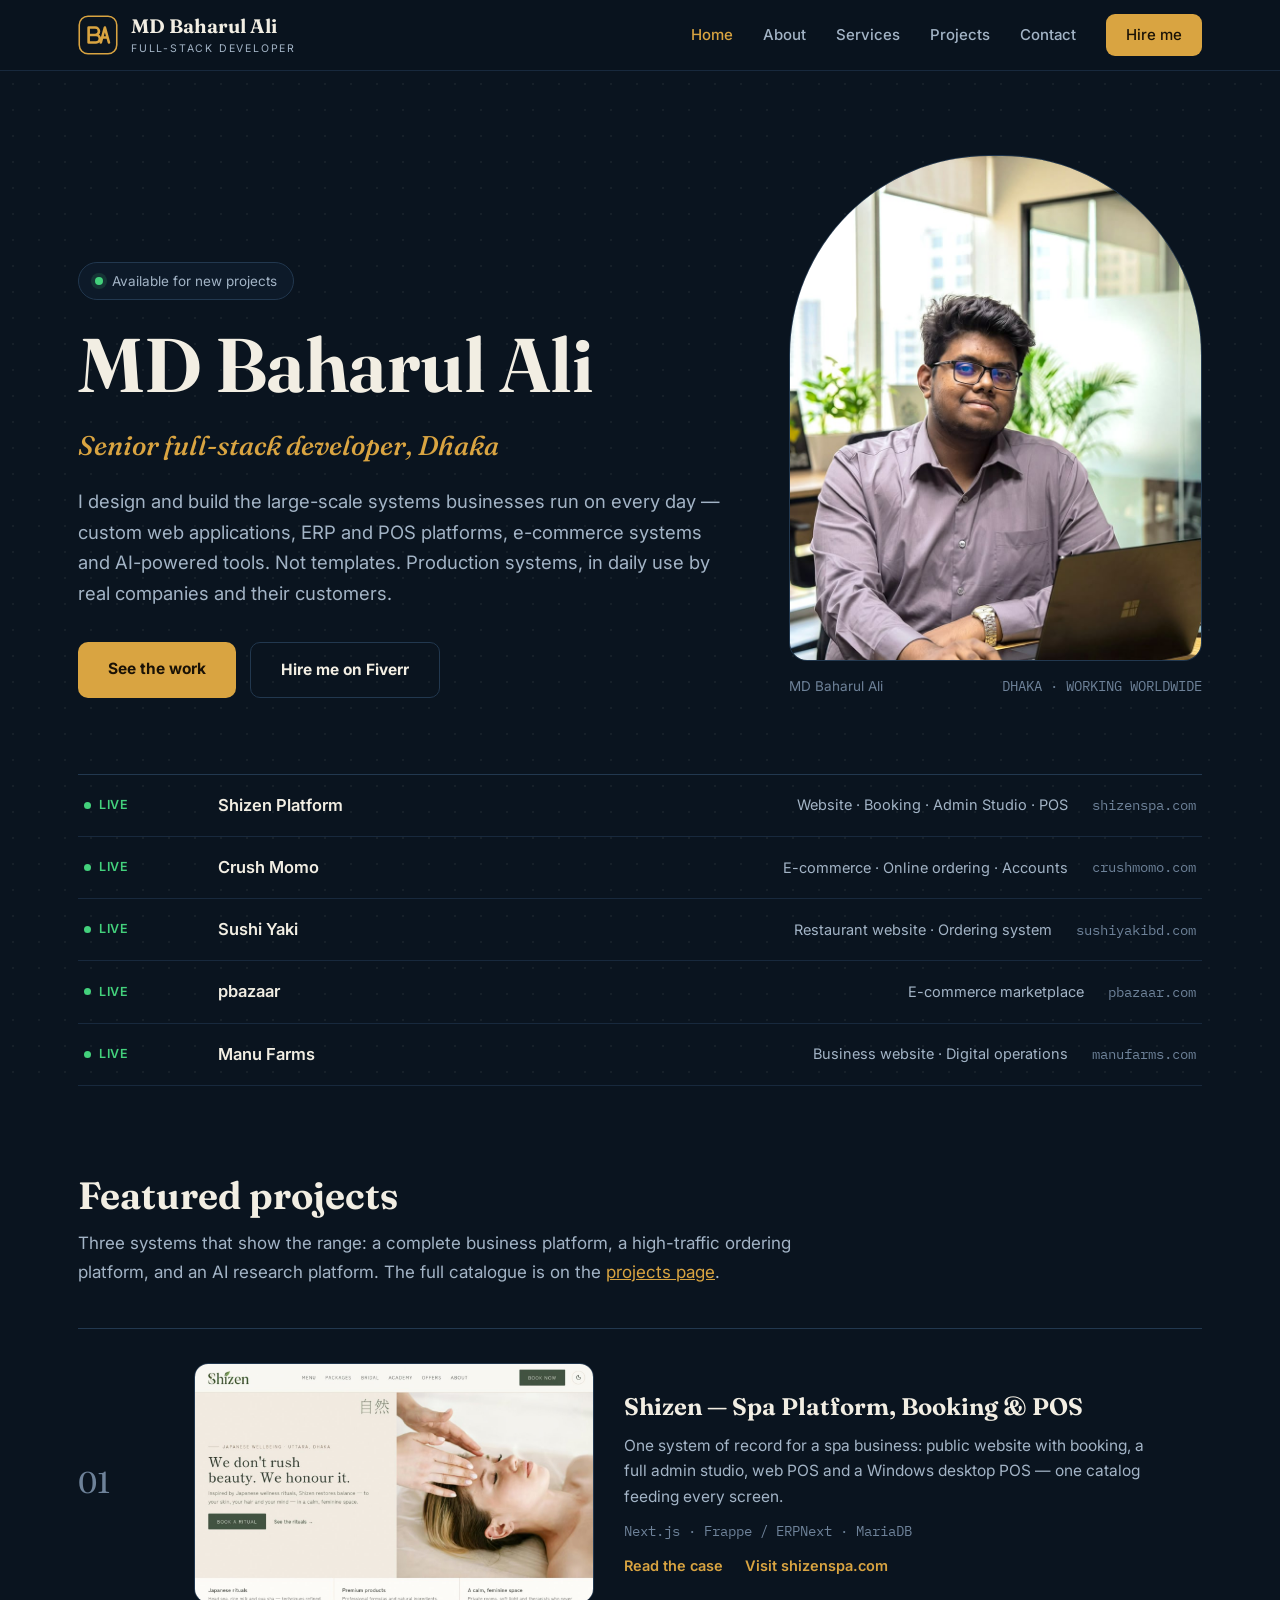
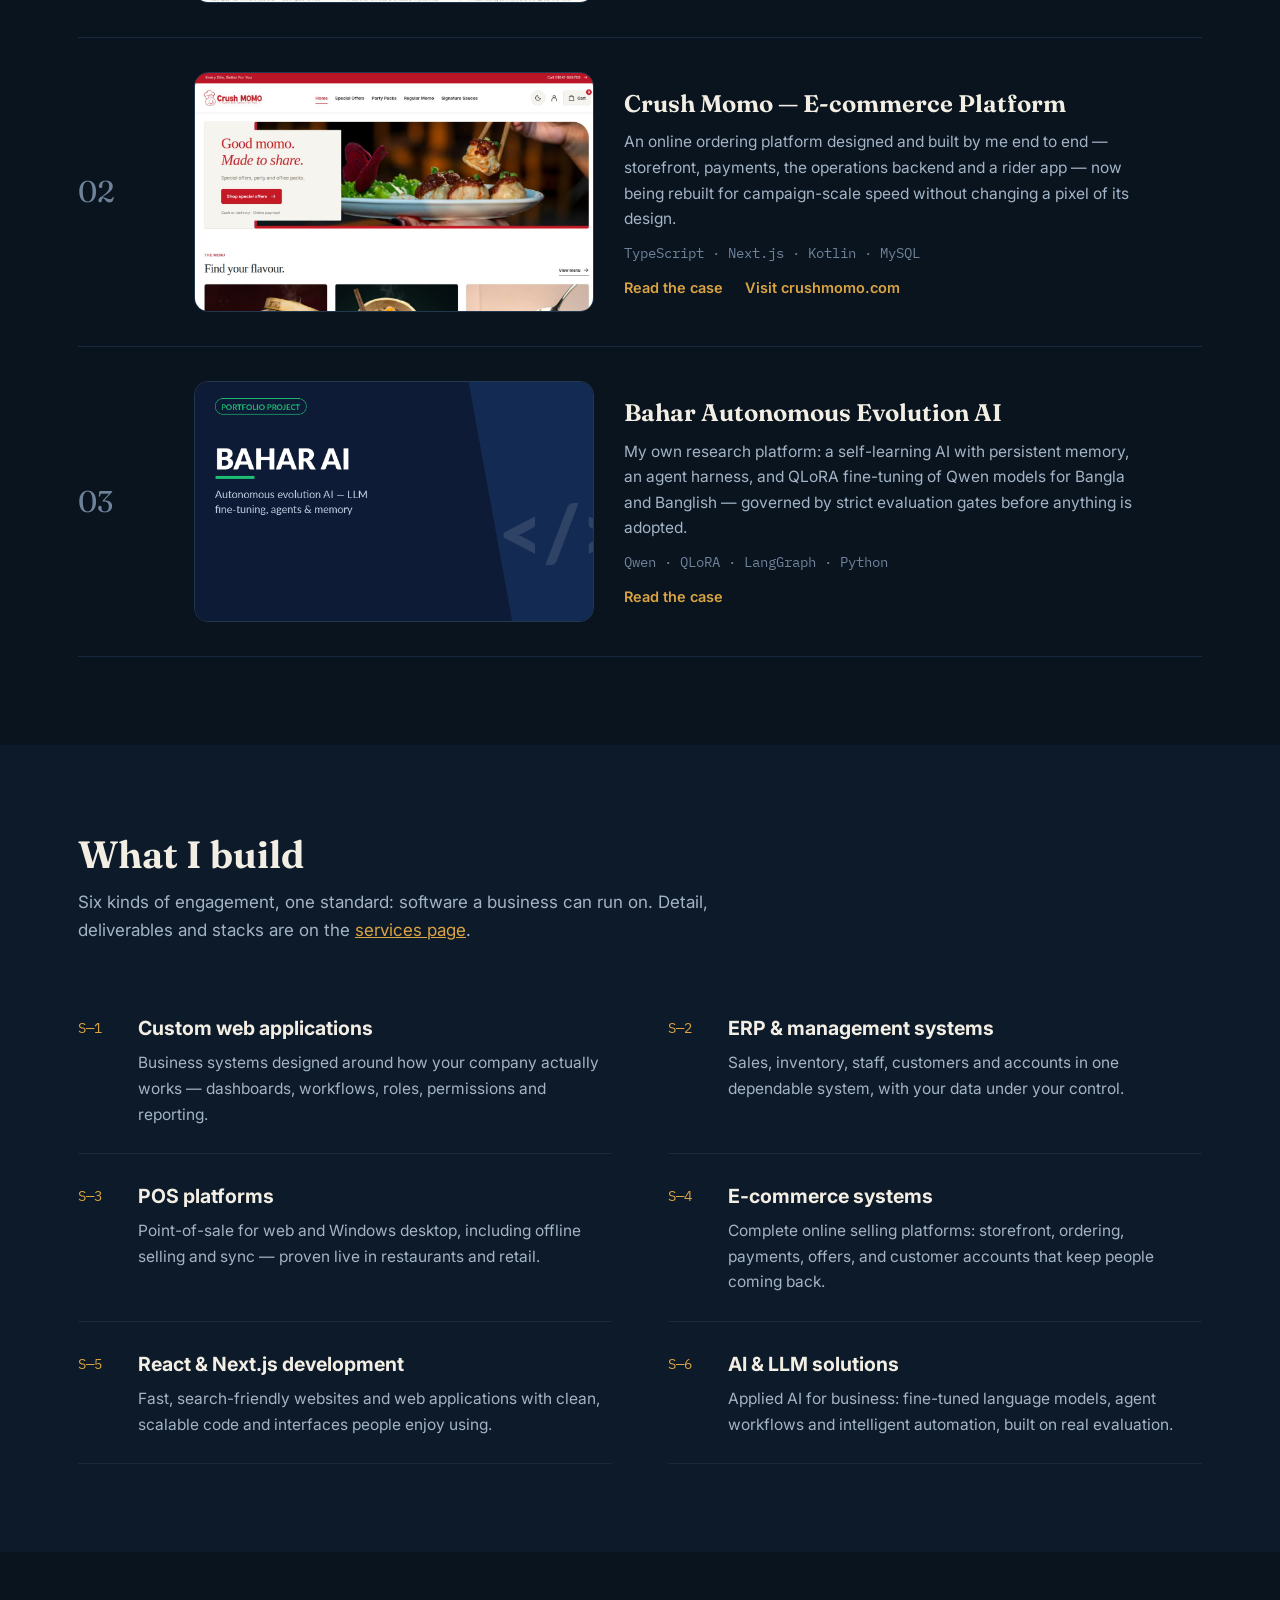
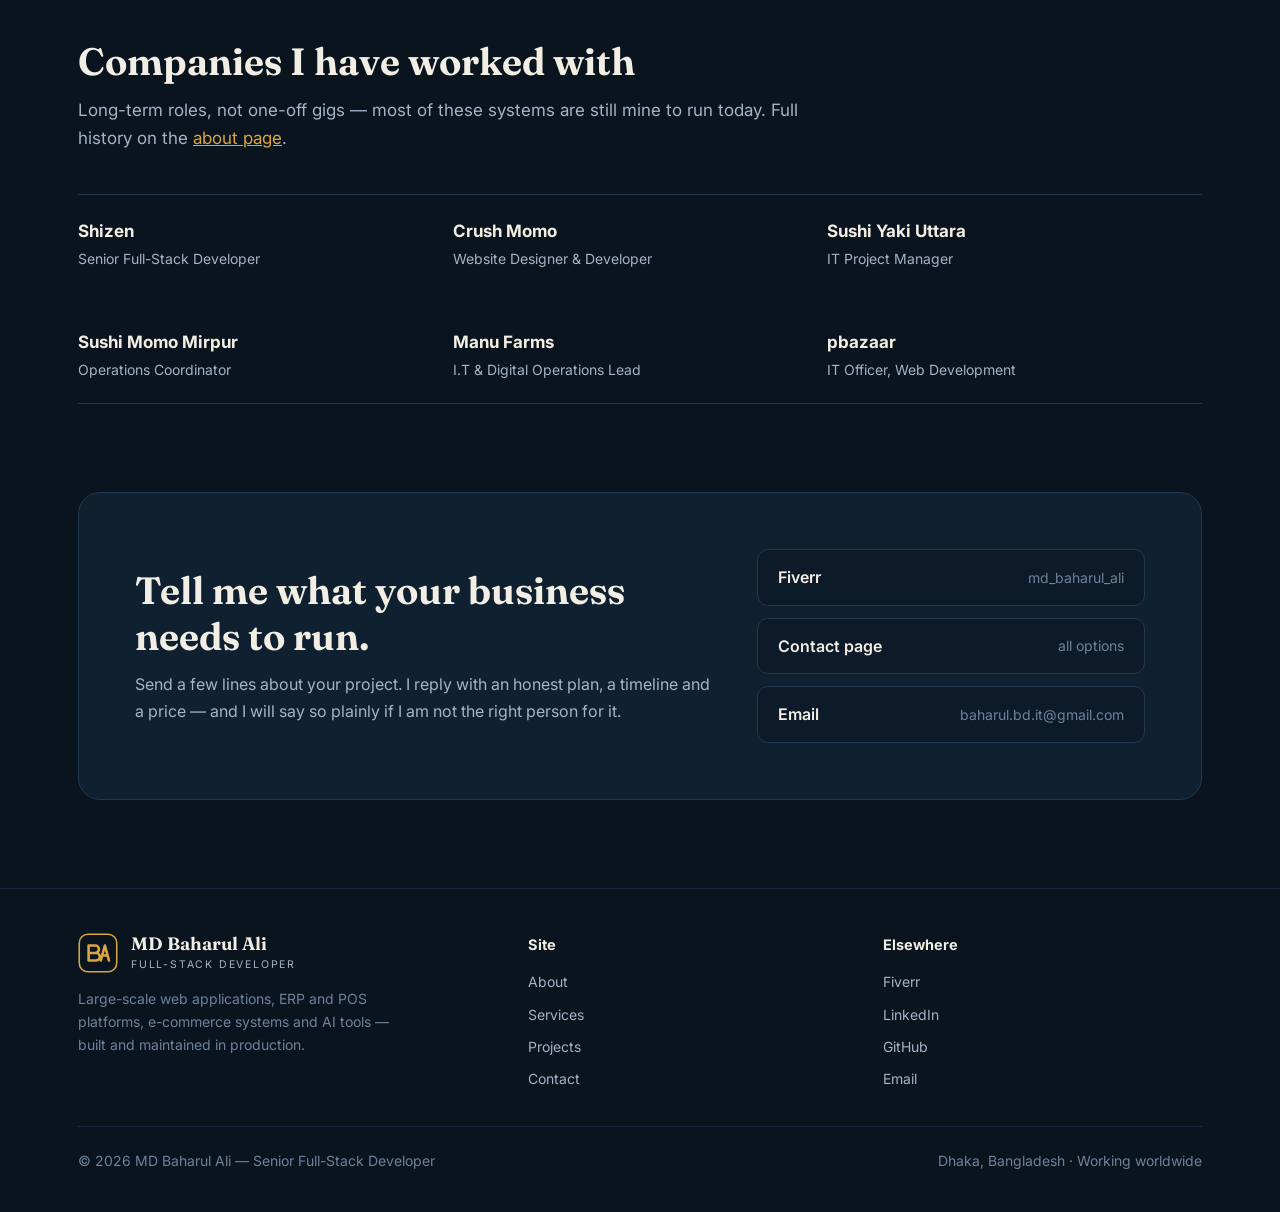
==== commit a994ebd7: "Portfolio v3: multi-page site — home, about, services, 9 project case pages, contact; BA monogram lo" ====
--- a/index.html
+++ b/index.html
@@ -4,159 +4,23 @@
 <meta charset="UTF-8">
 <meta name="viewport" content="width=device-width, initial-scale=1.0">
 <title>MD Baharul Ali — Senior Full-Stack Developer</title>
-<meta name="description" content="Senior full-stack developer building large-scale web applications, ERP & POS platforms, e-commerce systems and AI-powered tools. Dhaka, Bangladesh.">
+<meta name="description" content="Senior full-stack developer in Dhaka building large-scale web applications, ERP &amp; POS platforms, e-commerce systems and AI-powered tools.">
+<link rel="icon" type="image/svg+xml" href="assets/favicon.svg">
 <link rel="preconnect" href="https://fonts.googleapis.com">
 <link rel="preconnect" href="https://fonts.gstatic.com" crossorigin>
 <link href="https://fonts.googleapis.com/css2?family=Fraunces:ital,opsz,wght@0,9..144,500;0,9..144,650;1,9..144,500&family=Inter:wght@400;500;600;700&family=IBM+Plex+Mono:wght@400;500&display=swap" rel="stylesheet">
-<style>
-  :root{
-    --ink:#0a141f; --ink2:#0d1a29; --panel:#0f2031;
-    --line:#22384f; --line-soft:#18293d;
-    --paper:#f2eee3; --muted:#a3b4c6; --dim:#6e8299;
-    --brass:#d9a441; --brass-deep:#b4832c;
-    --live:#43d17c;
-    --radius:14px;
-  }
-  *{margin:0;padding:0;box-sizing:border-box}
-  html{scroll-behavior:smooth}
-  body{background:var(--ink);color:var(--paper);font-family:'Inter',system-ui,sans-serif;line-height:1.65;-webkit-font-smoothing:antialiased}
-  ::selection{background:var(--brass);color:#1a1206}
-  a{color:var(--brass)}
-  a:focus-visible,button:focus-visible{outline:2px solid var(--brass);outline-offset:3px;border-radius:4px}
-  .wrap{max-width:1180px;margin:0 auto;padding:0 28px}
-  h1,h2,h3.serif{font-family:'Fraunces',Georgia,serif;font-weight:650}
-  .mono{font-family:'IBM Plex Mono',monospace}
-  section{padding:96px 0}
-  .sec-head{margin-bottom:44px;max-width:720px}
-  .sec-head h2{font-size:40px;line-height:1.15;margin-bottom:12px}
-  .sec-head p{color:var(--muted);font-size:17px}
-
-  /* header */
-  header{position:sticky;top:0;z-index:60;background:rgba(10,20,31,.9);backdrop-filter:blur(10px);border-bottom:1px solid var(--line-soft)}
-  .nav{display:flex;align-items:center;justify-content:space-between;height:68px}
-  .brand{font-family:'Fraunces',serif;font-size:23px;color:var(--paper);text-decoration:none}
-  .brand i{color:var(--brass);font-style:normal}
-  .nav nav{display:flex;gap:30px}
-  .nav nav a{color:var(--muted);text-decoration:none;font-size:15px;font-weight:500}
-  .nav nav a:hover{color:var(--paper)}
-  .hire{background:var(--brass);color:#1a1206 !important;padding:9px 20px;border-radius:9px;font-weight:700}
-  .hire:hover{background:#e7b657;color:#1a1206 !important}
-
-  /* hero */
-  .hero{padding:84px 0 0;position:relative;overflow:hidden}
-  .hero::before{content:"";position:absolute;inset:0;background-image:radial-gradient(rgba(242,238,227,.055) 1px,transparent 1px);background-size:26px 26px;pointer-events:none}
-  .hero-grid{display:grid;grid-template-columns:1.22fr .78fr;gap:64px;align-items:end;position:relative}
-  .avail{display:inline-flex;align-items:center;gap:9px;border:1px solid var(--line);border-radius:999px;padding:7px 16px;font-size:13.5px;color:var(--muted);margin-bottom:26px;background:var(--ink2)}
-  .avail .dot{width:8px;height:8px;border-radius:50%;background:var(--live);box-shadow:0 0 0 4px rgba(67,209,124,.15)}
-  .hero h1{font-size:76px;line-height:1.02;letter-spacing:-.5px}
-  .hero .role{font-family:'Fraunces',serif;font-style:italic;font-weight:500;font-size:27px;color:var(--brass);margin:20px 0 18px}
-  .hero .lead{color:var(--muted);font-size:18.5px;max-width:54ch}
-  .hero .cta{display:flex;gap:14px;margin-top:34px;flex-wrap:wrap}
-  .btn{display:inline-block;background:var(--brass);color:#1a1206;font-weight:700;padding:14px 30px;border-radius:10px;text-decoration:none;font-size:15.5px}
-  .btn:hover{background:#e7b657}
-  .btn.line{background:transparent;border:1.5px solid var(--line);color:var(--paper)}
-  .btn.line:hover{border-color:var(--brass);color:var(--brass)}
-  .photo{position:relative}
-  .photo img{width:100%;display:block;object-fit:cover;aspect-ratio:4/4.9;border-radius:200px 200px 18px 18px;border:1px solid var(--line)}
-  .photo .cap{display:flex;justify-content:space-between;margin-top:14px;color:var(--dim);font-size:13.5px}
-  /* systems board */
-  .board{margin-top:76px;border-top:1px solid var(--line);position:relative}
-  .board-row{display:grid;grid-template-columns:110px 1fr auto auto;gap:24px;align-items:center;padding:17px 6px;border-bottom:1px solid var(--line-soft)}
-  .board-row:hover{background:var(--ink2)}
-  .board .st{display:flex;align-items:center;gap:8px;font-size:12.5px;color:var(--live);font-weight:600;letter-spacing:.6px}
-  .board .st::before{content:"";width:7px;height:7px;border-radius:50%;background:var(--live)}
-  .board .sys{font-weight:600;font-size:16.5px}
-  .board .what{color:var(--muted);font-size:14.5px;text-align:right}
-  .board .dom{color:var(--dim);font-size:13.5px}
-
-  /* services */
-  .svc{display:grid;grid-template-columns:repeat(2,1fr);gap:0 56px}
-  .svc-item{padding:26px 0;border-bottom:1px solid var(--line-soft);display:grid;grid-template-columns:52px 1fr;gap:8px}
-  .svc-item .n{font-family:'IBM Plex Mono',monospace;color:var(--brass);font-size:14px;padding-top:5px}
-  .svc-item h3{font-size:19.5px;margin-bottom:6px;font-weight:700}
-  .svc-item p{color:var(--muted);font-size:15.5px}
-
-  /* projects */
-  .proj{display:grid;grid-template-columns:86px 400px 1fr;gap:30px;padding:34px 0;border-bottom:1px solid var(--line-soft);align-items:center}
-  .proj:first-of-type{border-top:1px solid var(--line)}
-  .proj .idx{font-family:'Fraunces',serif;font-size:30px;color:var(--dim)}
-  .proj img{width:100%;border-radius:var(--radius);border:1px solid var(--line);display:block;aspect-ratio:1280/769;object-fit:cover;transition:transform .45s ease}
-  .proj:hover img{transform:scale(1.015)}
-  .proj h3{font-size:24px;margin-bottom:6px}
-  .proj p{color:var(--muted);font-size:15.5px;max-width:46ch}
-  .proj .stack{margin-top:10px;color:var(--dim);font-size:13.5px}
-  .proj .visit{margin-top:12px;display:inline-block;font-weight:600;font-size:14.5px;text-decoration:none}
-  .proj .visit:hover{text-decoration:underline}
-
-  /* companies */
-  .ledger{border-top:1px solid var(--line)}
-  .lrow{display:grid;grid-template-columns:1fr auto;gap:6px 24px;padding:21px 6px;border-bottom:1px solid var(--line-soft)}
-  .lrow:hover{background:var(--ink2)}
-  .lrow b{font-size:17.5px}
-  .lrow .r{color:var(--muted);font-size:15px}
-  .lrow .w{color:var(--dim);font-size:14px;text-align:right;white-space:nowrap}
-
-  /* process */
-  .steps{display:grid;grid-template-columns:repeat(4,1fr);gap:22px}
-  .step{border:1px solid var(--line-soft);border-radius:var(--radius);padding:26px;background:var(--ink2)}
-  .step .n{font-family:'Fraunces',serif;font-size:34px;color:var(--brass);display:block;margin-bottom:12px}
-  .step h3{font-size:17.5px;margin-bottom:6px}
-  .step p{color:var(--muted);font-size:14.5px}
-
-  /* skills */
-  .skrow{display:grid;grid-template-columns:210px 1fr;gap:24px;padding:20px 0;border-bottom:1px solid var(--line-soft)}
-  .skrow:first-of-type{border-top:1px solid var(--line)}
-  .skrow h3{font-size:15px;color:var(--brass);font-weight:600;padding-top:3px}
-  .skrow p{color:var(--paper);font-size:16px}
-  .skrow p span{color:var(--dim);margin:0 8px}
-
-  /* contact */
-  .contact{text-align:left;border:1px solid var(--line);border-radius:22px;padding:56px;background:var(--panel);display:grid;grid-template-columns:1.2fr .8fr;gap:40px;align-items:center}
-  .contact h2{font-size:38px;line-height:1.2;margin-bottom:12px}
-  .contact p{color:var(--muted)}
-  .contact .links{display:flex;flex-direction:column;gap:12px}
-  .contact .links a{display:flex;justify-content:space-between;align-items:center;border:1px solid var(--line);border-radius:11px;padding:14px 20px;color:var(--paper);text-decoration:none;font-weight:600;background:var(--ink2)}
-  .contact .links a:hover{border-color:var(--brass);color:var(--brass)}
-  .contact .links a span{color:var(--dim);font-weight:400;font-size:14px}
-  footer{border-top:1px solid var(--line-soft);padding:30px 0 38px;color:var(--dim);font-size:14px}
-  footer .wrap{display:flex;justify-content:space-between;gap:16px;flex-wrap:wrap}
-
-  /* one orchestrated load reveal */
-  @keyframes rise{from{opacity:0;transform:translateY(18px)}to{opacity:1;transform:none}}
-  .rise{animation:rise .8s cubic-bezier(.2,.65,.25,1) both}
-  .rise.d1{animation-delay:.08s}.rise.d2{animation-delay:.16s}.rise.d3{animation-delay:.24s}.rise.d4{animation-delay:.34s}
-  @media (prefers-reduced-motion:reduce){.rise{animation:none}html{scroll-behavior:auto}}
-
-  @media (max-width:960px){
-    .hero-grid{grid-template-columns:1fr;gap:40px}
-    .hero h1{font-size:52px}
-    .photo img{aspect-ratio:4/3.4}
-    .board-row{grid-template-columns:86px 1fr;gap:4px 16px}
-    .board .what,.board .dom{text-align:left}
-    .svc{grid-template-columns:1fr}
-    .proj{grid-template-columns:1fr;gap:16px}
-    .proj .idx{display:none}
-    .steps{grid-template-columns:1fr 1fr}
-    .skrow{grid-template-columns:1fr;gap:6px}
-    .contact{grid-template-columns:1fr;padding:36px}
-    section{padding:64px 0}
-    .nav nav{display:none}
-  }
-</style>
+<link rel="stylesheet" href="assets/style.css">
 </head>
 <body>
-
-<header>
+<header class="site">
   <div class="wrap nav">
-    <a class="brand" href="#top">MD Baharul Ali<i>.</i></a>
-    <nav>
-      <a href="#work">Work</a>
-      <a href="#services">Services</a>
-      <a href="#companies">Companies</a>
-      <a href="#process">Process</a>
-      <a href="#skills">Stack</a>
-      <a class="hire" href="#contact">Hire me</a>
-    </nav>
+    <a class="brand" href="index.html">
+      <img src="assets/favicon.svg" alt="BA monogram">
+      <span class="bt"><b>MD Baharul Ali</b><span>Full-Stack Developer</span></span>
+    </a>
+    <input type="checkbox" id="navtoggle" aria-label="Toggle navigation">
+    <label class="burger" for="navtoggle" aria-hidden="true"><span></span><span></span><span></span></label>
+    <nav><a href="index.html" aria-current="page">Home</a><a href="about.html">About</a><a href="services.html">Services</a><a href="projects.html">Projects</a><a href="contact.html">Contact</a><a class="hire" href="contact.html">Hire me</a></nav>
   </div>
 </header>
 
@@ -169,114 +33,72 @@
         <div class="role rise d2">Senior full-stack developer, Dhaka</div>
         <p class="lead rise d2">I design and build the large-scale systems businesses run on every day — custom web applications, ERP and POS platforms, e-commerce systems and AI-powered tools. Not templates. Production systems, in daily use by real companies and their customers.</p>
         <div class="cta rise d3">
-          <a class="btn" href="#work">See the work</a>
+          <a class="btn" href="projects.html">See the work</a>
           <a class="btn line" href="https://www.fiverr.com/md_baharul_ali" target="_blank" rel="noopener">Hire me on Fiverr</a>
         </div>
       </div>
       <div class="photo rise d2">
         <img src="assets/profile.jpg" alt="MD Baharul Ali at his desk with a laptop">
-        <div class="cap"><span>MD Baharul Ali</span><span class="mono">EST. DHAKA · WORKING WORLDWIDE</span></div>
+        <div class="cap"><span>MD Baharul Ali</span><span class="mono">DHAKA · WORKING WORLDWIDE</span></div>
       </div>
     </div>
-
     <div class="board rise d4" aria-label="Production systems">
-      <div class="board-row"><span class="st">LIVE</span><span class="sys">Shizen Platform</span><span class="what">Website · Booking · Admin Studio · POS</span><span class="dom mono">shizenspa.com</span></div>
-      <div class="board-row"><span class="st">LIVE</span><span class="sys">Crush Momo</span><span class="what">E-commerce · Online ordering · Accounts</span><span class="dom mono">crushmomo.com</span></div>
-      <div class="board-row"><span class="st">LIVE</span><span class="sys">Sushi Yaki</span><span class="what">Restaurant website · Ordering system</span><span class="dom mono">sushiyakibd.com</span></div>
-      <div class="board-row"><span class="st">LIVE</span><span class="sys">pbazaar</span><span class="what">E-commerce marketplace</span><span class="dom mono">pbazaar.com</span></div>
-      <div class="board-row"><span class="st">LIVE</span><span class="sys">Manu Farms</span><span class="what">Business website · Digital operations</span><span class="dom mono">manufarms.com</span></div>
+<div class="board-row"><span class="st">LIVE</span><span class="sys">Shizen Platform</span><span class="what">Website · Booking · Admin Studio · POS</span><span class="dom mono">shizenspa.com</span></div>
+<div class="board-row"><span class="st">LIVE</span><span class="sys">Crush Momo</span><span class="what">E-commerce · Online ordering · Accounts</span><span class="dom mono">crushmomo.com</span></div>
+<div class="board-row"><span class="st">LIVE</span><span class="sys">Sushi Yaki</span><span class="what">Restaurant website · Ordering system</span><span class="dom mono">sushiyakibd.com</span></div>
+<div class="board-row"><span class="st">LIVE</span><span class="sys">pbazaar</span><span class="what">E-commerce marketplace</span><span class="dom mono">pbazaar.com</span></div>
+<div class="board-row"><span class="st">LIVE</span><span class="sys">Manu Farms</span><span class="what">Business website · Digital operations</span><span class="dom mono">manufarms.com</span></div>
     </div>
   </div>
 </div>
 
-<section id="work">
+<section>
   <div class="wrap">
     <div class="sec-head">
-      <h2>Selected work</h2>
-      <p>Nine production systems and products. Each one is live, maintained, and used — the list below is the proof, not a promise.</p>
+      <h2>Featured projects</h2>
+      <p>Three systems that show the range: a complete business platform, a high-traffic ordering platform, and an AI research platform. The full catalogue is on the <a href="projects.html">projects page</a>.</p>
     </div>
-
-    <article class="proj"><div class="idx">01</div><img src="assets/projects/site-shizen.jpg" alt="Shizen project poster"><div><h3 class="serif">Shizen — Spa Platform, Booking &amp; POS</h3><p>A complete digital platform for a spa and wellness business: public website, online booking, a full admin studio, self-hosted mail, and a point-of-sale system the shop runs on daily.</p><div class="stack mono">Next.js · Frappe / ERPNext · MariaDB · Postfix</div><a class="visit" href="https://shizenspa.com" target="_blank" rel="noopener">Visit shizenspa.com</a></div></article>
-
-    <article class="proj"><div class="idx">02</div><img src="assets/projects/site-crushmomo.jpg" alt="Crush Momo project poster"><div><h3 class="serif">Crush Momo — E-commerce Platform</h3><p>An e-commerce food platform built end to end: storefront, online ordering, offers and campaigns, customer accounts and a full admin panel.</p><div class="stack mono">Custom web platform · Payments · Admin systems</div><a class="visit" href="https://crushmomo.com" target="_blank" rel="noopener">Visit crushmomo.com</a></div></article>
-
-    <article class="proj"><div class="idx">03</div><img src="assets/projects/site-sushiyaki.jpg" alt="Sushi Yaki project poster"><div><h3 class="serif">Sushi Yaki — Restaurant Website &amp; Ordering</h3><p>Website and online ordering system for a Japanese restaurant brand, with menu management and order handling across branches.</p><div class="stack mono">WordPress · WooCommerce · Custom ordering flow</div><a class="visit" href="https://sushiyakibd.com" target="_blank" rel="noopener">Visit sushiyakibd.com</a></div></article>
-
-    <article class="proj"><div class="idx">04</div><img src="assets/projects/portfolio-pbazaar.png" alt="pbazaar project poster"><div><h3 class="serif">pbazaar — E-commerce Marketplace</h3><p>A large e-commerce marketplace: development, performance work and ongoing digital operations for a high-traffic store.</p><div class="stack mono">E-commerce · Performance · Operations</div><a class="visit" href="https://pbazaar.com" target="_blank" rel="noopener">Visit pbazaar.com</a></div></article>
-
-    <article class="proj"><div class="idx">05</div><img src="assets/projects/portfolio-manufarms.png" alt="Manu Farms project poster"><div><h3 class="serif">Manu Farms — Agriculture Business Platform</h3><p>Website and digital operations for an agriculture business, covering its online presence and day-to-day digital work.</p><div class="stack mono">Web development · Digital operations</div><a class="visit" href="https://manufarms.com" target="_blank" rel="noopener">Visit manufarms.com</a></div></article>
-
-    <article class="proj"><div class="idx">06</div><img src="assets/projects/portfolio-pos.png" alt="Windows POS project poster"><div><h3 class="serif">Windows POS Software</h3><p>Desktop point-of-sale software for restaurants and retail: billing, inventory, offline selling with sync, and business reporting.</p><div class="stack mono">Desktop application · Offline-first · Inventory</div></div></article>
-
-    <article class="proj"><div class="idx">07</div><img src="assets/projects/site-poultry.jpg" alt="Poultry Manager project poster"><div><h3 class="serif">Poultry Manager — Farm Management App</h3><p>A management application for poultry farms: flock records, feed and medicine tracking, and cost reporting.</p><div class="stack mono">Mobile application · Farm operations</div></div></article>
-
-    <article class="proj"><div class="idx">08</div><img src="assets/projects/portfolio-fish.png" alt="Fish Manager project poster"><div><h3 class="serif">Fish Manager — Aquaculture App</h3><p>An aquaculture management application for fish farms: pond records, feed tracking and production reporting.</p><div class="stack mono">Mobile application · Aquaculture</div></div></article>
-
-    <article class="proj"><div class="idx">09</div><img src="assets/projects/portfolio-ai.png" alt="Bahar Autonomous Evolution AI project poster"><div><h3 class="serif">Bahar Autonomous Evolution AI</h3><p>A self-learning AI platform in active development: LLM fine-tuning for Bangla and Banglish, an agent harness with persistent memory, and multi-model research workflows.</p><div class="stack mono">Qwen · QLoRA · LangGraph · Python</div></div></article>
+    <article class="proj"><div class="idx">01</div><img src="assets/projects/site-shizen.jpg" alt="Shizen website homepage"><div><h3 class="serif"><a href="projects/shizen.html">Shizen — Spa Platform, Booking &amp; POS</a></h3><p>One system of record for a spa business: public website with booking, a full admin studio, web POS and a Windows desktop POS — one catalog feeding every screen.</p><div class="stack mono">Next.js · Frappe / ERPNext · MariaDB</div><a class="visit" href="projects/shizen.html">Read the case</a><a class="visit" href="https://shizenspa.com" target="_blank" rel="noopener">Visit shizenspa.com</a></div></article>
+    <article class="proj"><div class="idx">02</div><img src="assets/projects/site-crushmomo.jpg" alt="Crush Momo storefront"><div><h3 class="serif"><a href="projects/crushmomo.html">Crush Momo — E-commerce Platform</a></h3><p>An online ordering platform designed and built by me end to end — storefront, payments, the operations backend and a rider app — now being rebuilt for campaign-scale speed without changing a pixel of its design.</p><div class="stack mono">TypeScript · Next.js · Kotlin · MySQL</div><a class="visit" href="projects/crushmomo.html">Read the case</a><a class="visit" href="https://crushmomo.com" target="_blank" rel="noopener">Visit crushmomo.com</a></div></article>
+    <article class="proj"><div class="idx">03</div><img src="assets/projects/portfolio-ai.png" alt="Bahar Autonomous Evolution AI poster"><div><h3 class="serif"><a href="projects/bahar-ai.html">Bahar Autonomous Evolution AI</a></h3><p>My own research platform: a self-learning AI with persistent memory, an agent harness, and QLoRA fine-tuning of Qwen models for Bangla and Banglish — governed by strict evaluation gates before anything is adopted.</p><div class="stack mono">Qwen · QLoRA · LangGraph · Python</div><a class="visit" href="projects/bahar-ai.html">Read the case</a></div></article>
   </div>
 </section>
 
-<section id="services" style="background:var(--ink2)">
+<section style="background:var(--ink2)">
   <div class="wrap">
     <div class="sec-head">
       <h2>What I build</h2>
-      <p>Engagements are scoped honestly: I will tell you what you need, what it costs, and what you don't need — before you pay for anything.</p>
+      <p>Six kinds of engagement, one standard: software a business can run on. Detail, deliverables and stacks are on the <a href="services.html">services page</a>.</p>
     </div>
     <div class="svc">
-      <div class="svc-item"><span class="n">S—1</span><div><h3>Custom web applications</h3><p>Business systems designed around how your company actually works — dashboards, workflows, roles, permissions and reporting.</p></div></div>
-      <div class="svc-item"><span class="n">S—2</span><div><h3>ERP &amp; management systems</h3><p>Sales, inventory, staff, customers and accounts in one dependable system, with your data under your control.</p></div></div>
-      <div class="svc-item"><span class="n">S—3</span><div><h3>POS platforms</h3><p>Point-of-sale for web and Windows desktop, including offline selling and sync — proven live in restaurants and retail.</p></div></div>
-      <div class="svc-item"><span class="n">S—4</span><div><h3>E-commerce systems</h3><p>Complete online selling platforms: storefront, ordering, payments, offers, and customer accounts that keep people coming back.</p></div></div>
-      <div class="svc-item"><span class="n">S—5</span><div><h3>React &amp; Next.js development</h3><p>Fast, search-friendly websites and web applications with clean, scalable code and interfaces people enjoy using.</p></div></div>
-      <div class="svc-item"><span class="n">S—6</span><div><h3>AI &amp; LLM solutions</h3><p>Applied AI for business: fine-tuned language models, agent workflows and intelligent automation, built on real evaluation.</p></div></div>
+      <div class="svc-item"><span class="n">S—1</span><div><h3><a href="services.html#web-apps">Custom web applications</a></h3><p>Business systems designed around how your company actually works — dashboards, workflows, roles, permissions and reporting.</p></div></div>
+      <div class="svc-item"><span class="n">S—2</span><div><h3><a href="services.html#erp">ERP &amp; management systems</a></h3><p>Sales, inventory, staff, customers and accounts in one dependable system, with your data under your control.</p></div></div>
+      <div class="svc-item"><span class="n">S—3</span><div><h3><a href="services.html#pos">POS platforms</a></h3><p>Point-of-sale for web and Windows desktop, including offline selling and sync — proven live in restaurants and retail.</p></div></div>
+      <div class="svc-item"><span class="n">S—4</span><div><h3><a href="services.html#ecommerce">E-commerce systems</a></h3><p>Complete online selling platforms: storefront, ordering, payments, offers, and customer accounts that keep people coming back.</p></div></div>
+      <div class="svc-item"><span class="n">S—5</span><div><h3><a href="services.html#react">React &amp; Next.js development</a></h3><p>Fast, search-friendly websites and web applications with clean, scalable code and interfaces people enjoy using.</p></div></div>
+      <div class="svc-item"><span class="n">S—6</span><div><h3><a href="services.html#ai">AI &amp; LLM solutions</a></h3><p>Applied AI for business: fine-tuned language models, agent workflows and intelligent automation, built on real evaluation.</p></div></div>
     </div>
   </div>
 </section>
 
-<section id="companies">
+<section>
   <div class="wrap">
     <div class="sec-head">
       <h2>Companies I have worked with</h2>
-      <p>Long-term roles, not one-off gigs — most of these systems are still mine to run today.</p>
+      <p>Long-term roles, not one-off gigs — most of these systems are still mine to run today. Full history on the <a href="about.html">about page</a>.</p>
     </div>
-    <div class="ledger">
-      <div class="lrow"><div><b>Shizen</b> <span class="r">— Senior Full-Stack Developer</span></div><span class="w">Jan 2026 — Present</span></div>
-      <div class="lrow"><div><b>Crush Momo</b> <span class="r">— Website Designer &amp; Developer</span></div><span class="w">Jan 2025 — Present</span></div>
-      <div class="lrow"><div><b>Sushi Yaki Uttara</b> <span class="r">— IT Project Manager</span></div><span class="w">Jan 2025 — Present</span></div>
-      <div class="lrow"><div><b>Sushi Momo Mirpur</b> <span class="r">— Operations Coordinator</span></div><span class="w">May 2024 — Present</span></div>
-      <div class="lrow"><div><b>Manu Farms</b> <span class="r">— I.T &amp; Digital Operations Lead</span></div><span class="w">Jan 2024 — Present</span></div>
-      <div class="lrow"><div><b>pbazaar</b> <span class="r">— IT Officer, Web Development</span></div><span class="w">Jan 2023 — Present</span></div>
-      <div class="lrow"><div><b>Kian for Consulting Engineers (KCE)</b> <span class="r">— Web Application Developer</span></div><span class="w">Jan 2025 — Sep 2026</span></div>
+    <div class="strip">
+      <div><b>Shizen</b><span>Senior Full-Stack Developer</span></div>
+      <div><b>Crush Momo</b><span>Website Designer &amp; Developer</span></div>
+      <div><b>Sushi Yaki Uttara</b><span>IT Project Manager</span></div>
+      <div><b>Sushi Momo Mirpur</b><span>Operations Coordinator</span></div>
+      <div><b>Manu Farms</b><span>I.T &amp; Digital Operations Lead</span></div>
+      <div><b>pbazaar</b><span>IT Officer, Web Development</span></div>
     </div>
   </div>
 </section>
 
-<section id="process" style="background:var(--ink2)">
-  <div class="wrap">
-    <div class="sec-head">
-      <h2>How a project runs</h2>
-      <p>Four stages, no surprises. You always know what is built, what it costs, and what comes next.</p>
-    </div>
-    <div class="steps">
-      <div class="step"><span class="n">1</span><h3>Understand</h3><p>We go through your business process — what you sell, who uses the system, which reports matter.</p></div>
-      <div class="step"><span class="n">2</span><h3>Design</h3><p>You approve the structure and screens before heavy building starts. Changes are cheap here, expensive later.</p></div>
-      <div class="step"><span class="n">3</span><h3>Build in stages</h3><p>You review working software at each stage, not a big reveal at the end. Feedback goes in while it still helps.</p></div>
-      <div class="step"><span class="n">4</span><h3>Launch &amp; handover</h3><p>Deployment, training and documentation. The system and its source are yours — no lock-in to me.</p></div>
-    </div>
-  </div>
-</section>
-
-<section id="skills">
-  <div class="wrap">
-    <div class="sec-head"><h2>Technology stack</h2></div>
-    <div class="skrow"><h3>Frontend</h3><p>React <span>·</span> Next.js <span>·</span> TypeScript <span>·</span> JavaScript <span>·</span> HTML5 <span>·</span> CSS3 <span>·</span> Tailwind CSS</p></div>
-    <div class="skrow"><h3>Backend</h3><p>Node.js <span>·</span> Laravel <span>·</span> PHP <span>·</span> Python <span>·</span> Django <span>·</span> REST APIs <span>·</span> GraphQL</p></div>
-    <div class="skrow"><h3>Data &amp; infrastructure</h3><p>MySQL <span>·</span> PostgreSQL <span>·</span> MongoDB <span>·</span> Redis <span>·</span> Docker <span>·</span> Linux servers <span>·</span> Git &amp; GitHub</p></div>
-    <div class="skrow"><h3>Platforms &amp; AI</h3><p>WordPress <span>·</span> WooCommerce <span>·</span> Android <span>·</span> LLM fine-tuning <span>·</span> AI agents <span>·</span> LangChain <span>·</span> PyTorch</p></div>
-  </div>
-</section>
-
-<section id="contact" style="padding-top:10px">
+<section style="padding-top:0">
   <div class="wrap">
     <div class="contact">
       <div>
@@ -285,17 +107,44 @@
       </div>
       <div class="links">
         <a href="https://www.fiverr.com/md_baharul_ali" target="_blank" rel="noopener">Fiverr <span>md_baharul_ali</span></a>
-        <a href="https://www.linkedin.com/in/md-baharul-ali-831b712b6/" target="_blank" rel="noopener">LinkedIn <span>md-baharul-ali</span></a>
-        <a href="https://github.com/mrbahar666" target="_blank" rel="noopener">GitHub <span>mrbahar666</span></a>
+        <a href="contact.html">Contact page <span>all options</span></a>
         <a href="mailto:baharul.bd.it@gmail.com">Email <span>baharul.bd.it@gmail.com</span></a>
       </div>
     </div>
   </div>
 </section>
 
-<footer>
-  <div class="wrap"><span>© 2026 MD Baharul Ali — Senior Full-Stack Developer</span><span>Dhaka, Bangladesh · Working worldwide</span></div>
+<footer class="site">
+  <div class="wrap">
+    <div class="foot">
+      <div>
+        <a class="brand" href="index.html">
+          <img src="assets/favicon.svg" alt="BA monogram">
+          <span class="bt"><b>MD Baharul Ali</b><span>Full-Stack Developer</span></span>
+        </a>
+        <p>Large-scale web applications, ERP and POS platforms, e-commerce systems and AI tools — built and maintained in production.</p>
+      </div>
+      <div>
+        <h4>Site</h4>
+        <ul>
+          <li><a href="about.html">About</a></li>
+          <li><a href="services.html">Services</a></li>
+          <li><a href="projects.html">Projects</a></li>
+          <li><a href="contact.html">Contact</a></li>
+        </ul>
+      </div>
+      <div>
+        <h4>Elsewhere</h4>
+        <ul>
+          <li><a href="https://www.fiverr.com/md_baharul_ali" target="_blank" rel="noopener">Fiverr</a></li>
+          <li><a href="https://www.linkedin.com/in/md-baharul-ali-831b712b6/" target="_blank" rel="noopener">LinkedIn</a></li>
+          <li><a href="https://github.com/mrbahar666" target="_blank" rel="noopener">GitHub</a></li>
+          <li><a href="mailto:baharul.bd.it@gmail.com">Email</a></li>
+        </ul>
+      </div>
+    </div>
+    <div class="foot-base"><span>© 2026 MD Baharul Ali — Senior Full-Stack Developer</span><span>Dhaka, Bangladesh · Working worldwide</span></div>
+  </div>
 </footer>
-
 </body>
 </html>
--- a/assets/style.css
+++ b/assets/style.css
@@ -0,0 +1,219 @@
+:root{
+  --ink:#0a141f; --ink2:#0d1a29; --panel:#0f2031;
+  --line:#22384f; --line-soft:#18293d;
+  --paper:#f2eee3; --muted:#a3b4c6; --dim:#6e8299;
+  --brass:#d9a441; --brass-hi:#e7b657;
+  --live:#43d17c;
+  --radius:14px;
+}
+*{margin:0;padding:0;box-sizing:border-box}
+html{scroll-behavior:smooth}
+body{background:var(--ink);color:var(--paper);font-family:'Inter',system-ui,sans-serif;line-height:1.65;-webkit-font-smoothing:antialiased}
+::selection{background:var(--brass);color:#1a1206}
+a{color:var(--brass)}
+a:focus-visible,button:focus-visible,label.burger:focus-visible{outline:2px solid var(--brass);outline-offset:3px;border-radius:4px}
+img{max-width:100%}
+.wrap{max-width:1180px;margin:0 auto;padding:0 28px}
+h1,h2,.serif{font-family:'Fraunces',Georgia,serif;font-weight:650}
+.mono{font-family:'IBM Plex Mono',monospace}
+section{padding:88px 0}
+.sec-head{margin-bottom:42px;max-width:720px}
+.sec-head h2{font-size:38px;line-height:1.15;margin-bottom:12px}
+.sec-head p{color:var(--muted);font-size:17px}
+
+/* ---------- header ---------- */
+header.site{position:sticky;top:0;z-index:60;background:rgba(10,20,31,.92);backdrop-filter:blur(10px);border-bottom:1px solid var(--line-soft)}
+.nav{display:flex;align-items:center;justify-content:space-between;min-height:70px;gap:20px}
+.brand{display:flex;align-items:center;gap:13px;text-decoration:none;color:var(--paper)}
+.brand img{width:40px;height:40px;display:block}
+.brand .bt{line-height:1.15}
+.brand .bt b{font-family:'Fraunces',serif;font-weight:650;font-size:19.5px;display:block}
+.brand .bt span{font-size:10.5px;letter-spacing:1.8px;color:var(--muted);text-transform:uppercase}
+.nav nav{display:flex;gap:30px;align-items:center}
+.nav nav a{color:var(--muted);text-decoration:none;font-size:15px;font-weight:500}
+.nav nav a:hover{color:var(--paper)}
+.nav nav a[aria-current="page"]{color:var(--brass)}
+.hire{background:var(--brass);color:#1a1206 !important;padding:9px 20px;border-radius:9px;font-weight:700}
+.hire:hover{background:var(--brass-hi)}
+#navtoggle{position:absolute;opacity:0;pointer-events:none}
+.burger{display:none;cursor:pointer;padding:10px;margin-right:-10px}
+.burger span{display:block;width:24px;height:2px;background:var(--paper);margin:5px 0;border-radius:2px}
+
+/* ---------- buttons ---------- */
+.btn{display:inline-block;background:var(--brass);color:#1a1206;font-weight:700;padding:14px 30px;border-radius:10px;text-decoration:none;font-size:15.5px}
+.btn:hover{background:var(--brass-hi)}
+.btn.line{background:transparent;border:1.5px solid var(--line);color:var(--paper)}
+.btn.line:hover{border-color:var(--brass);color:var(--brass)}
+.btn.sm{padding:10px 22px;font-size:14.5px}
+
+/* ---------- hero (home) ---------- */
+.hero{padding:84px 0 0;position:relative;overflow:hidden}
+.hero::before{content:"";position:absolute;inset:0;background-image:radial-gradient(rgba(242,238,227,.055) 1px,transparent 1px);background-size:26px 26px;pointer-events:none}
+.hero-grid{display:grid;grid-template-columns:1.22fr .78fr;gap:64px;align-items:end;position:relative}
+.avail{display:inline-flex;align-items:center;gap:9px;border:1px solid var(--line);border-radius:999px;padding:7px 16px;font-size:13.5px;color:var(--muted);margin-bottom:26px;background:var(--ink2)}
+.avail .dot{width:8px;height:8px;border-radius:50%;background:var(--live);box-shadow:0 0 0 4px rgba(67,209,124,.15)}
+.hero h1{font-size:76px;line-height:1.02;letter-spacing:-.5px}
+.hero .role{font-family:'Fraunces',serif;font-style:italic;font-weight:500;font-size:27px;color:var(--brass);margin:20px 0 18px}
+.hero .lead{color:var(--muted);font-size:18.5px;max-width:54ch}
+.hero .cta{display:flex;gap:14px;margin-top:34px;flex-wrap:wrap}
+.photo img{width:100%;display:block;object-fit:cover;aspect-ratio:4/4.9;border-radius:200px 200px 18px 18px;border:1px solid var(--line)}
+.photo .cap{display:flex;justify-content:space-between;gap:12px;margin-top:14px;color:var(--dim);font-size:13.5px}
+
+/* systems board */
+.board{margin-top:76px;border-top:1px solid var(--line);position:relative}
+.board-row{display:grid;grid-template-columns:110px 1fr auto auto;gap:24px;align-items:center;padding:17px 6px;border-bottom:1px solid var(--line-soft)}
+.board-row:hover{background:var(--ink2)}
+.board .st{display:flex;align-items:center;gap:8px;font-size:12.5px;color:var(--live);font-weight:600;letter-spacing:.6px}
+.board .st::before{content:"";width:7px;height:7px;border-radius:50%;background:var(--live)}
+.board .sys{font-weight:600;font-size:16.5px}
+.board .what{color:var(--muted);font-size:14.5px;text-align:right}
+.board .dom{color:var(--dim);font-size:13.5px}
+
+/* ---------- shared blocks ---------- */
+.proj{display:grid;grid-template-columns:86px 400px 1fr;gap:30px;padding:34px 0;border-bottom:1px solid var(--line-soft);align-items:center}
+.proj:first-of-type{border-top:1px solid var(--line)}
+.proj .idx{font-family:'Fraunces',serif;font-size:30px;color:var(--dim)}
+.proj img{width:100%;border-radius:var(--radius);border:1px solid var(--line);display:block;aspect-ratio:1280/769;object-fit:cover}
+.proj h3{font-size:24px;margin-bottom:6px}
+.proj h3 a{color:var(--paper);text-decoration:none}
+.proj h3 a:hover{color:var(--brass)}
+.proj p{color:var(--muted);font-size:15.5px;max-width:52ch}
+.proj .stack{margin-top:10px;color:var(--dim);font-size:13.5px}
+.proj .visit{margin-top:12px;display:inline-block;font-weight:600;font-size:14.5px;text-decoration:none;margin-right:22px}
+.proj .visit:hover{text-decoration:underline}
+
+.svc{display:grid;grid-template-columns:repeat(2,1fr);gap:0 56px}
+.svc-item{padding:26px 0;border-bottom:1px solid var(--line-soft);display:grid;grid-template-columns:52px 1fr;gap:8px}
+.svc-item .n{font-family:'IBM Plex Mono',monospace;color:var(--brass);font-size:14px;padding-top:5px}
+.svc-item h3{font-size:19.5px;margin-bottom:6px;font-weight:700}
+.svc-item h3 a{color:var(--paper);text-decoration:none}
+.svc-item h3 a:hover{color:var(--brass)}
+.svc-item p{color:var(--muted);font-size:15.5px}
+
+.ledger{border-top:1px solid var(--line)}
+.lrow{display:grid;grid-template-columns:1fr auto;gap:6px 24px;padding:21px 6px;border-bottom:1px solid var(--line-soft)}
+.lrow:hover{background:var(--ink2)}
+.lrow b{font-size:17.5px}
+.lrow .r{color:var(--muted);font-size:15px}
+.lrow .w{color:var(--dim);font-size:14px;text-align:right;white-space:nowrap}
+
+.steps{display:grid;grid-template-columns:repeat(4,1fr);gap:22px}
+.step{border:1px solid var(--line-soft);border-radius:var(--radius);padding:26px;background:var(--ink2)}
+.step .n{font-family:'Fraunces',serif;font-size:34px;color:var(--brass);display:block;margin-bottom:12px}
+.step h3{font-size:17.5px;margin-bottom:6px}
+.step p{color:var(--muted);font-size:14.5px}
+
+.skrow{display:grid;grid-template-columns:210px 1fr;gap:24px;padding:20px 0;border-bottom:1px solid var(--line-soft)}
+.skrow:first-of-type{border-top:1px solid var(--line)}
+.skrow h3{font-size:15px;color:var(--brass);font-weight:600;padding-top:3px}
+.skrow p{color:var(--paper);font-size:16px}
+.skrow p span{color:var(--dim);margin:0 8px}
+
+.strip{display:flex;flex-wrap:wrap;gap:14px 0;border-top:1px solid var(--line);border-bottom:1px solid var(--line)}
+.strip div{flex:1 1 300px;padding:22px 26px 22px 0}
+.strip b{font-size:17px}
+.strip span{display:block;color:var(--muted);font-size:14px;margin-top:2px}
+
+/* ---------- page head ---------- */
+.pagehead{padding-top:72px;padding-bottom:8px}
+.steps.two{grid-template-columns:repeat(2,1fr)}
+.pagehead h1{font-size:52px;line-height:1.08;max-width:20ch}
+.pagehead p{color:var(--muted);font-size:18px;max-width:62ch;margin-top:18px}
+.crumb{font-size:14px;color:var(--dim);margin-bottom:22px}
+.crumb a{color:var(--muted);text-decoration:none}
+.crumb a:hover{color:var(--brass)}
+
+/* ---------- case (project detail) ---------- */
+.case{display:grid;grid-template-columns:290px 1fr;gap:56px;padding:48px 0 88px;align-items:start}
+.rail{position:sticky;top:96px;border:1px solid var(--line-soft);border-radius:var(--radius);background:var(--ink2);padding:26px}
+.rail dl{display:grid;gap:18px}
+.rail dt{font-size:12px;letter-spacing:1.6px;text-transform:uppercase;color:var(--dim);margin-bottom:4px}
+.rail dd{font-size:15px;color:var(--paper)}
+.rail dd a{text-decoration:none;font-weight:600}
+.rail dd a:hover{text-decoration:underline}
+.rail .btn{width:100%;text-align:center;margin-top:22px}
+.case-body .heroimg{border-radius:var(--radius);border:1px solid var(--line);display:block;width:100%}
+.case-body h2{font-size:29px;margin:46px 0 14px}
+.case-body h2:first-of-type{margin-top:40px}
+.prose p{color:var(--muted);font-size:16.5px;margin-bottom:16px;max-width:68ch}
+.prose p b,.prose p strong{color:var(--paper)}
+.feat{list-style:none;margin:6px 0 8px}
+.feat li{padding:11px 0 11px 26px;border-bottom:1px solid var(--line-soft);position:relative;color:var(--muted);font-size:15.5px}
+.feat li::before{content:"";position:absolute;left:2px;top:20px;width:8px;height:8px;background:var(--brass)}
+.feat li b{color:var(--paper)}
+.gallery{display:grid;grid-template-columns:1fr 1fr;gap:22px;margin-top:14px}
+.gallery figure{border:1px solid var(--line-soft);border-radius:var(--radius);overflow:hidden;background:var(--ink2)}
+.gallery img{display:block;width:100%;aspect-ratio:16/10;object-fit:cover;object-position:top}
+.gallery figcaption{padding:13px 18px;color:var(--muted);font-size:14px;border-top:1px solid var(--line-soft)}
+.nextproj{display:flex;justify-content:space-between;gap:20px;border-top:1px solid var(--line);padding-top:30px;margin-top:64px;flex-wrap:wrap}
+.nextproj a{text-decoration:none;font-weight:600}
+.nextproj a:hover{text-decoration:underline}
+.nextproj .dir{display:block;color:var(--dim);font-size:13px;font-weight:400;margin-bottom:4px}
+
+/* ---------- services page ---------- */
+.svcblock{padding:52px 0;border-bottom:1px solid var(--line-soft)}
+.svcblock:first-of-type{border-top:1px solid var(--line)}
+.svcblock h2{font-size:31px;margin-bottom:12px}
+.svcblock .intro{color:var(--muted);font-size:16.5px;max-width:66ch;margin-bottom:28px}
+.svc-cols{display:grid;grid-template-columns:1fr 1fr;gap:10px 48px}
+.svc-cols h3{font-size:14px;letter-spacing:1.4px;text-transform:uppercase;color:var(--brass);margin-bottom:10px}
+.svcblock .stackline{margin-top:24px;color:var(--dim);font-size:14px}
+
+/* ---------- contact ---------- */
+.contact{text-align:left;border:1px solid var(--line);border-radius:22px;padding:56px;background:var(--panel);display:grid;grid-template-columns:1.2fr .8fr;gap:40px;align-items:center}
+.contact h2{font-size:38px;line-height:1.2;margin-bottom:12px}
+.contact p{color:var(--muted)}
+.contact .links{display:flex;flex-direction:column;gap:12px}
+.contact .links a{display:flex;justify-content:space-between;align-items:center;border:1px solid var(--line);border-radius:11px;padding:14px 20px;color:var(--paper);text-decoration:none;font-weight:600;background:var(--ink2)}
+.contact .links a:hover{border-color:var(--brass);color:var(--brass)}
+.contact .links a span{color:var(--dim);font-weight:400;font-size:14px}
+
+/* ---------- footer ---------- */
+footer.site{border-top:1px solid var(--line-soft);padding:44px 0 40px;color:var(--dim);font-size:14px;margin-top:0}
+.foot{display:grid;grid-template-columns:1.3fr 1fr 1fr;gap:36px}
+.foot .brand .bt b{font-size:18px}
+.foot p{margin-top:14px;max-width:36ch;color:var(--dim)}
+.foot h4{color:var(--paper);font-size:14.5px;margin-bottom:14px}
+.foot ul{list-style:none;display:grid;gap:9px}
+.foot ul a{color:var(--muted);text-decoration:none}
+.foot ul a:hover{color:var(--brass)}
+.foot-base{display:flex;justify-content:space-between;gap:16px;flex-wrap:wrap;border-top:1px solid var(--line-soft);margin-top:36px;padding-top:22px}
+
+/* one orchestrated load reveal (home hero only) */
+@keyframes rise{from{opacity:0;transform:translateY(18px)}to{opacity:1;transform:none}}
+.rise{animation:rise .8s cubic-bezier(.2,.65,.25,1) both}
+.rise.d1{animation-delay:.08s}.rise.d2{animation-delay:.16s}.rise.d3{animation-delay:.24s}.rise.d4{animation-delay:.34s}
+@media (prefers-reduced-motion:reduce){.rise{animation:none}html{scroll-behavior:auto}}
+
+/* ---------- responsive ---------- */
+@media (max-width:1020px){
+  .proj{grid-template-columns:64px 320px 1fr}
+  .case{grid-template-columns:250px 1fr;gap:40px}
+}
+@media (max-width:860px){
+  .burger{display:block}
+  .nav nav{display:none;position:absolute;top:100%;left:0;right:0;background:var(--ink2);border-bottom:1px solid var(--line);flex-direction:column;align-items:stretch;gap:0;padding:10px 28px 18px}
+  .nav nav a{padding:12px 0;border-bottom:1px solid var(--line-soft);font-size:16px}
+  .nav nav a:last-child{border-bottom:none}
+  .nav .hire{text-align:center;margin-top:10px}
+  #navtoggle:checked ~ nav{display:flex}
+  header.site .nav{position:relative}
+  .hero-grid{grid-template-columns:1fr;gap:40px}
+  .hero h1{font-size:52px}
+  .photo img{aspect-ratio:4/3.4}
+  .board-row{grid-template-columns:86px 1fr;gap:4px 16px}
+  .board .what,.board .dom{text-align:left}
+  .svc{grid-template-columns:1fr}
+  .proj{grid-template-columns:1fr;gap:16px}
+  .proj .idx{display:none}
+  .steps,.steps.two{grid-template-columns:1fr}
+  .skrow{grid-template-columns:1fr;gap:6px}
+  .contact{grid-template-columns:1fr;padding:36px}
+  section{padding:64px 0}
+  .pagehead h1{font-size:40px}
+  .case{grid-template-columns:1fr;gap:32px;padding-top:36px}
+  .rail{position:static}
+  .gallery{grid-template-columns:1fr}
+  .svc-cols{grid-template-columns:1fr}
+  .foot{grid-template-columns:1fr}
+}
